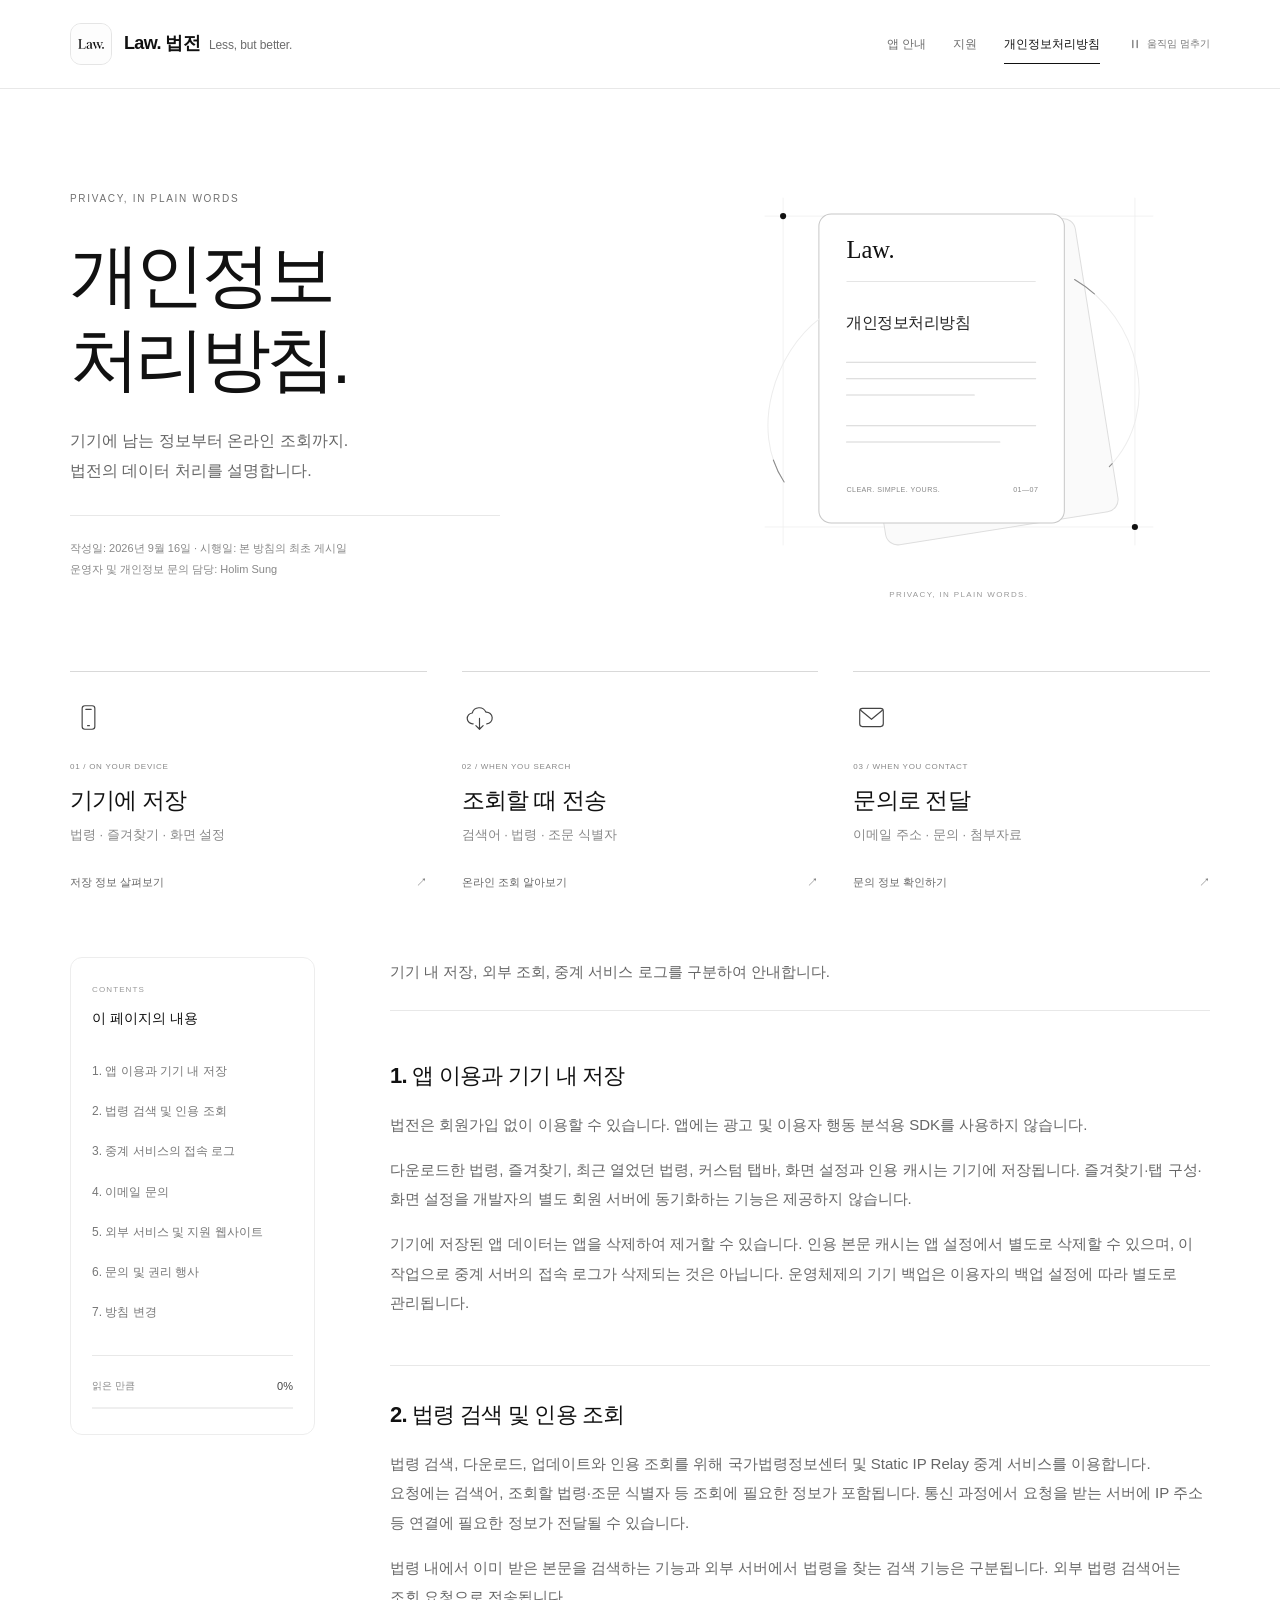
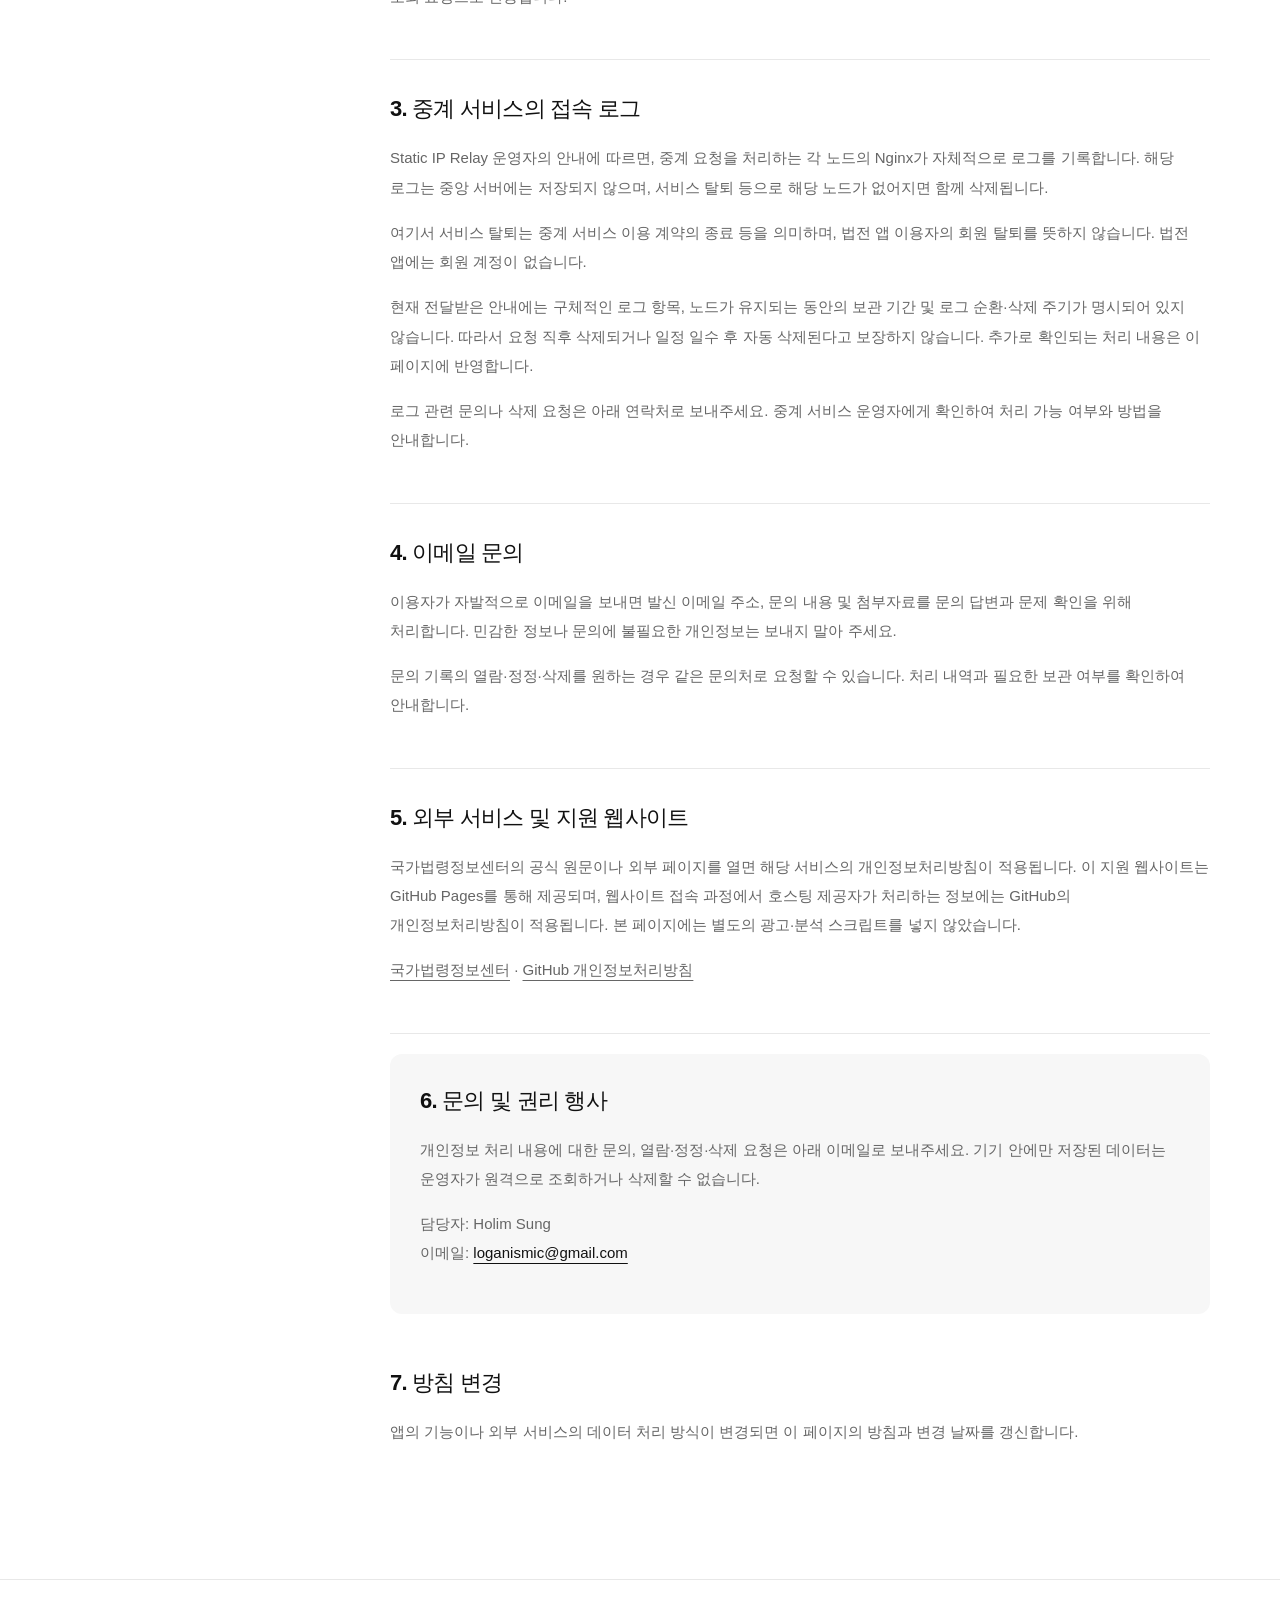
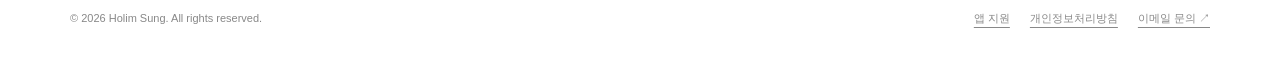
==== privacy.html @ 964ce5f7 "Clarify Law site name and stable app favicon" ====
<!doctype html>
<html lang="ko">
<head>
<meta charset="utf-8">
<meta name="viewport" content="width=device-width,initial-scale=1">
<meta name="description" content="법전 앱의 개인정보처리방침입니다. 기기 내 저장 정보, 온라인 법령 조회 및 중계 서비스 로그의 처리 방법과 문의처를 안내합니다.">
<meta name="theme-color" content="#ffffff">
<meta name="application-name" content="Law. 법전">
<link rel="canonical" href="https://hlsung.github.io/privacy.html">
<meta property="og:type" content="website">
<meta property="og:locale" content="ko_KR">
<meta property="og:site_name" content="Law. 법전">
<meta property="og:title" content="개인정보처리방침 · Law. 법전">
<meta property="og:description" content="법전 앱의 개인정보처리방침입니다. 기기 내 저장 정보, 온라인 법령 조회 및 중계 서비스 로그의 처리 방법과 문의처를 안내합니다.">
<meta property="og:url" content="https://hlsung.github.io/privacy.html">
<meta property="og:image" content="https://hlsung.github.io/app-icon.png">
<meta property="og:image:alt" content="Law. 법전 앱 아이콘">
<meta name="twitter:card" content="summary">
<title>개인정보처리방침 · Law. 법전</title>
<link rel="icon" type="image/png" sizes="1024x1024" href="./app-icon.png">
<link rel="apple-touch-icon" sizes="1024x1024" href="./app-icon.png">
<link rel="stylesheet" href="./style.css?v=5">
</head>
<body class="privacy-page">
<a class="skip" href="#main">본문으로 바로가기</a>
<header class="site-header">
<div class="wrap header-inner">
<a class="brand" href="./index.html" aria-label="법전 앱 안내 홈">
<img class="brand-icon" src="./app-icon.png?v=2" alt="Law. 앱 아이콘" width="48" height="48">
<span>Law. 법전<small>Less, but better.</small>
</span>
</a>
<div class="header-tools">
<nav aria-label="주 메뉴">
<a href="./index.html" >앱 안내</a>
<a href="./index.html#support">지원</a>
<a href="./privacy.html" aria-current="page">개인정보처리방침</a>
</nav>
<button class="motion-toggle" type="button" aria-pressed="false" hidden><svg viewBox="0 0 16 16" aria-hidden="true"><path d="M5.5 4v8m5-8v8" fill="none" stroke="currentColor" stroke-width="1.5" stroke-linecap="round"/></svg><span>움직임 멈추기</span></button>
</div>
</div>
</header>
<main id="main" class="wrap">
<div class="privacy-hero">
<div class="privacy-hero-copy">
<p class="eyebrow">PRIVACY, IN PLAIN WORDS</p>
<h1>개인정보<br>
<em>처리방침.</em>
</h1>
<p class="lead">기기에 남는 정보부터 온라인 조회까지.<br>법전의 데이터 처리를 설명합니다.</p>
<p class="meta">작성일: 2026년 9월 16일 · 시행일: 본 방침의 최초 게시일<br>운영자 및 개인정보 문의 담당: Holim Sung</p>
</div>
<figure class="privacy-figure" aria-label="개인정보처리방침을 표현한 겹쳐진 문서와 섬세하게 움직이는 선">
<svg class="document-figure" viewBox="0 0 440 400" fill="none" aria-hidden="true">
<path class="figure-guide" d="M30 48h380M30 352h380M48 30v340M392 30v340"/>
<g class="sheet-back"><rect x="126" y="65" width="230" height="290" rx="12" fill="#fafafa" stroke="#dedede" transform="rotate(-9 241 210)"/></g>
<g class="sheet-front"><rect x="83" y="46" width="240" height="302" rx="12" fill="white" stroke="#c8c8c8"/>
<text x="110" y="89" class="figure-wordmark">Law.</text>
<path d="M110 112h185" stroke="#e5e5e5"/>
<text x="110" y="157" class="figure-title">개인정보처리방침</text>
<path class="figure-lines" d="M110 191h185M110 207h185M110 223h125M110 253h185M110 269h150"/>
<text x="110" y="318" class="figure-footnote">CLEAR. SIMPLE. YOURS.</text><text x="273" y="318" class="figure-footnote">01—07</text></g>
<path class="figure-orbit" d="M49 308C15 257 40 181 84 148M333 110c63 37 87 128 34 183"/>
<path class="figure-motion" d="M49 308C15 257 40 181 84 148M333 110c63 37 87 128 34 183"/>
<circle cx="48" cy="48" r="3" fill="#111"/><circle cx="392" cy="352" r="3" fill="#111"/>
</svg>
<figcaption>PRIVACY, IN PLAIN WORDS.</figcaption>
</figure>
</div>
<section class="privacy-overview" aria-label="데이터 처리 한눈에 보기">
  <a class="overview-card tone-mint" href="#policy-1" data-reveal>
<span class="overview-icon" aria-hidden="true">
<svg viewBox="0 0 32 32" fill="none">
<rect x="9" y="3" width="14" height="26" rx="3"/>
<path d="M13 7h6m-4 18h2"/>
</svg>
</span>
<span class="overview-number" aria-hidden="true">01 / ON YOUR DEVICE</span>
<h2>기기에 저장</h2>
<p>법령 · 즐겨찾기 · 화면 설정</p>
<span class="overview-more">저장 정보 살펴보기 <span aria-hidden="true">↗</span>
</span>
</a>
  <a class="overview-card tone-lilac" href="#policy-2" data-reveal>
<span class="overview-icon" aria-hidden="true">
<svg viewBox="0 0 32 32" fill="none">
<path d="M9 23a6 6 0 0 1-1-12 8 8 0 0 1 15-1 6.5 6.5 0 0 1 1 13M16 17v12m-4-4 4 4 4-4"/>
</svg>
</span>
<span class="overview-number" aria-hidden="true">02 / WHEN YOU SEARCH</span>
<h2>조회할 때 전송</h2>
<p>검색어 · 법령 · 조문 식별자</p>
<span class="overview-more">온라인 조회 알아보기 <span aria-hidden="true">↗</span>
</span>
</a>
  <a class="overview-card tone-peach" href="#policy-4" data-reveal>
<span class="overview-icon" aria-hidden="true">
<svg viewBox="0 0 32 32" fill="none">
<rect x="3" y="6" width="26" height="20" rx="3"/>
<path d="m4 8 12 10L28 8"/>
</svg>
</span>
<span class="overview-number" aria-hidden="true">03 / WHEN YOU CONTACT</span>
<h2>문의로 전달</h2>
<p>이메일 주소 · 문의 · 첨부자료</p>
<span class="overview-more">문의 정보 확인하기 <span aria-hidden="true">↗</span>
</span>
</a>
</section>
<div class="privacy-layout">
<aside class="toc" aria-label="개인정보처리방침 목차">
<span class="toc-eyebrow">CONTENTS</span>
<strong>이 페이지의 내용</strong>
<a href="#policy-1">1. 앱 이용과 기기 내 저장</a>
<a href="#policy-2">2. 법령 검색 및 인용 조회</a>
<a href="#policy-3">3. 중계 서비스의 접속 로그</a>
<a href="#policy-4">4. 이메일 문의</a>
<a href="#policy-5">5. 외부 서비스 및 지원 웹사이트</a>
<a href="#policy-6">6. 문의 및 권리 행사</a>
<a href="#policy-7">7. 방침 변경</a>
<div class="reading-status" hidden>
<span>읽은 만큼</span>
<output id="reading-percent" aria-live="off">0%</output>
<div class="reading-track">
<span id="reading-fill">
</span>
</div>
</div>
</aside>
<article class="policy">
<p class="privacy-note">기기 내 저장, 외부 조회, 중계 서비스 로그를 구분하여 안내합니다.</p>
<section data-policy-section id="policy-1">
<h2>1. 앱 이용과 기기 내 저장</h2>
<p>법전은 회원가입 없이 이용할 수 있습니다. 앱에는 광고 및 이용자 행동 분석용 SDK를 사용하지 않습니다.</p>
<p>다운로드한 법령, 즐겨찾기, 최근 열었던 법령, 커스텀 탭바, 화면 설정과 인용 캐시는 기기에 저장됩니다. 즐겨찾기·탭 구성·화면 설정을 개발자의 별도 회원 서버에 동기화하는 기능은 제공하지 않습니다.</p>
<p>기기에 저장된 앱 데이터는 앱을 삭제하여 제거할 수 있습니다. 인용 본문 캐시는 앱 설정에서 별도로 삭제할 수 있으며, 이 작업으로 중계 서버의 접속 로그가 삭제되는 것은 아닙니다. 운영체제의 기기 백업은 이용자의 백업 설정에 따라 별도로 관리됩니다.</p>
</section>
<section data-policy-section id="policy-2">
<h2>2. 법령 검색 및 인용 조회</h2>
<p>법령 검색, 다운로드, 업데이트와 인용 조회를 위해 국가법령정보센터 및 Static IP Relay 중계 서비스를 이용합니다. 요청에는 검색어, 조회할 법령·조문 식별자 등 조회에 필요한 정보가 포함됩니다. 통신 과정에서 요청을 받는 서버에 IP 주소 등 연결에 필요한 정보가 전달될 수 있습니다.</p>
<p>법령 내에서 이미 받은 본문을 검색하는 기능과 외부 서버에서 법령을 찾는 검색 기능은 구분됩니다. 외부 법령 검색어는 조회 요청으로 전송됩니다.</p>
</section>
<section data-policy-section id="policy-3">
<h2>3. 중계 서비스의 접속 로그</h2>
<p>Static IP Relay 운영자의 안내에 따르면, 중계 요청을 처리하는 각 노드의 Nginx가 자체적으로 로그를 기록합니다. 해당 로그는 중앙 서버에는 저장되지 않으며, 서비스 탈퇴 등으로 해당 노드가 없어지면 함께 삭제됩니다.</p>
<p>여기서 서비스 탈퇴는 중계 서비스 이용 계약의 종료 등을 의미하며, 법전 앱 이용자의 회원 탈퇴를 뜻하지 않습니다. 법전 앱에는 회원 계정이 없습니다.</p>
<p>현재 전달받은 안내에는 구체적인 로그 항목, 노드가 유지되는 동안의 보관 기간 및 로그 순환·삭제 주기가 명시되어 있지 않습니다. 따라서 요청 직후 삭제되거나 일정 일수 후 자동 삭제된다고 보장하지 않습니다. 추가로 확인되는 처리 내용은 이 페이지에 반영합니다.</p>
<p>로그 관련 문의나 삭제 요청은 아래 연락처로 보내주세요. 중계 서비스 운영자에게 확인하여 처리 가능 여부와 방법을 안내합니다.</p>
</section>
<section data-policy-section id="policy-4">
<h2>4. 이메일 문의</h2>
<p>이용자가 자발적으로 이메일을 보내면 발신 이메일 주소, 문의 내용 및 첨부자료를 문의 답변과 문제 확인을 위해 처리합니다. 민감한 정보나 문의에 불필요한 개인정보는 보내지 말아 주세요.</p>
<p>문의 기록의 열람·정정·삭제를 원하는 경우 같은 문의처로 요청할 수 있습니다. 처리 내역과 필요한 보관 여부를 확인하여 안내합니다.</p>
</section>
<section data-policy-section id="policy-5">
<h2>5. 외부 서비스 및 지원 웹사이트</h2>
<p>국가법령정보센터의 공식 원문이나 외부 페이지를 열면 해당 서비스의 개인정보처리방침이 적용됩니다. 이 지원 웹사이트는 GitHub Pages를 통해 제공되며, 웹사이트 접속 과정에서 호스팅 제공자가 처리하는 정보에는 GitHub의 개인정보처리방침이 적용됩니다. 본 페이지에는 별도의 광고·분석 스크립트를 넣지 않았습니다.</p>
<p>
<a href="https://www.law.go.kr/">국가법령정보센터</a> · <a href="https://docs.github.com/en/site-policy/privacy-policies/github-general-privacy-statement">GitHub 개인정보처리방침</a>
</p>
</section>
<section data-policy-section id="policy-6" class="card">
<h2>6. 문의 및 권리 행사</h2>
<p>개인정보 처리 내용에 대한 문의, 열람·정정·삭제 요청은 아래 이메일로 보내주세요. 기기 안에만 저장된 데이터는 운영자가 원격으로 조회하거나 삭제할 수 없습니다.</p>
<p class="email">담당자: Holim Sung<br>이메일: <a href="mailto:loganismic@gmail.com">loganismic@gmail.com</a>
</p>
</section>
<section data-policy-section id="policy-7">
<h2>7. 방침 변경</h2>
<p>앱의 기능이나 외부 서비스의 데이터 처리 방식이 변경되면 이 페이지의 방침과 변경 날짜를 갱신합니다.</p>
</section>
</article>
</div>
</main>
<footer class="site-footer">
<div class="wrap footer-inner">
<span>© 2026 Holim Sung. All rights reserved.</span>
<div class="footer-links">
<a href="./index.html#support">앱 지원</a>
<a href="./privacy.html">개인정보처리방침</a>
<a href="mailto:loganismic@gmail.com">이메일 문의 ↗</a>
</div>
</div>
</footer>
<script src="./script.js?v=1" defer>
</script>
</body>
</html>
---- style.css ----
:root {
  --paper: #fff;
  --ink: #111;
  --muted: #6c6c6c;
  --line: #e8e8e8;
  --surface: #f7f7f7;
  --ease: cubic-bezier(.22, 1, .36, 1);
}
* { box-sizing: border-box; }
html { scroll-behavior: smooth; scroll-padding-top: 88px; color-scheme: light; }
body { margin: 0; color: var(--ink); background: var(--paper); font: 16px/1.85 -apple-system, BlinkMacSystemFont, 'Apple SD Gothic Neo', sans-serif; word-break: keep-all; overflow-x: clip; }
a { color: inherit; text-underline-offset: 5px; }
a:hover { color: #737373; }
a:focus-visible, button:focus-visible, summary:focus-visible { outline: 2px solid #111; outline-offset: 6px; }
button { font: inherit; }
h1, h2, h3, p { margin-top: 0; }
h1, h2, h3 { font-weight: 550; }
em { font-style: normal; }
.wrap { width: min(1140px, calc(100% - 80px)); margin: auto; }
.skip { position: fixed; top: -100px; left: 20px; z-index: 20; background: white; padding: 12px; }
.skip:focus { top: 12px; }
.site-header { position: relative; z-index: 2; background: white; border-bottom: 1px solid var(--line); }
.header-inner { display: flex; align-items: center; justify-content: space-between; min-height: 88px; gap: 24px; }
.brand { display: flex; align-items: center; gap: 12px; text-decoration: none; font-weight: 650; font-size: 18px; letter-spacing: -.035em; }
.brand-icon { width: 42px; height: 42px; border: 1px solid #e5e5e5; border-radius: 11px; }
.brand small { color: var(--muted); font-size: 12px; font-weight: 400; margin-left: 9px; letter-spacing: -.01em; }
.header-tools { display: flex; align-items: center; gap: 28px; }
nav { display: flex; gap: 27px; font-size: 12px; }
nav a { text-decoration: none; padding: 8px 0; color: #6c6c6c; }
nav a:hover, nav a[aria-current=page] { color: #111; }
nav a[aria-current=page] { box-shadow: 0 1px #111; }
.motion-toggle { display: inline-flex; align-items: center; gap: 5px; padding: 8px 0; background: none; border: 0; color: #777; font-size: 10px; cursor: pointer; white-space: nowrap; }
.motion-toggle[hidden] { display: none; }
.motion-toggle:hover { color: #111; }
.motion-toggle svg { width: 14px; height: 14px; }
.motion-toggle[aria-pressed=true] svg { transform: rotate(90deg); }
.eyebrow { font-size: 10px; letter-spacing: .17em; font-weight: 500; color: #707070; margin: 0 0 24px; }
.lead { font-size: 17px; color: #666; line-height: 1.9; }

/* Generous space and a single clear action on the first screen. */
.download-stage { min-height: max(620px, calc(100svh - 89px)); position: relative; display: flex; align-items: center; justify-content: center; text-align: center; padding: 50px 20px 108px; }
.download-content { max-width: 700px; animation: arrive .7s var(--ease) both; }
.download-content .eyebrow { margin-bottom: 25px; letter-spacing: .2em; font-size: 9px; }
.download-icon { display: block; width: 72px; height: 72px; border-radius: 18px; border: 1px solid #e8e8e8; margin: 0 auto 26px; }
.download-content h1 { font-size: clamp(46px, 6.1vw, 76px); font-weight: 520; line-height: 1.17; letter-spacing: -.065em; margin-bottom: 23px; }
.download-description { font-size: 16px; color: #666; margin-bottom: 29px; }
.app-store-button { display: inline-flex; align-items: center; gap: 14px; min-height: 70px; padding: 12px 22px; border-radius: 16px; background: #111; color: #fff; text-decoration: none; text-align: left; transition: transform .3s var(--ease), background .25s, box-shadow .3s; }
.app-store-button > svg { width: 26px; height: 31px; flex-shrink: 0; }
.app-store-button small { display: block; color: #bcbcbc; font-size: 10px; letter-spacing: .04em; line-height: 1.5; }
.app-store-button strong { display: block; font-weight: 550; font-size: 18px; letter-spacing: -.025em; line-height: 1.7; }
.store-arrow { font-size: 18px; margin-left: 8px; color: #bdbdbd; transition: transform .3s var(--ease); }
.app-store-button:hover { color: white; background: #292929; transform: translateY(-2px); box-shadow: 0 8px 22px #00000012; }
.app-store-button:hover .store-arrow { transform: translate(2px, -2px); }
.app-store-button:active { transform: scale(.98); }
.download-note { font-size: 11px; color: #858585; margin: 15px 0 0; }
.scroll-cue { position: absolute; bottom: 26px; left: 50%; transform: translateX(-50%); display: flex; flex-direction: column; align-items: center; gap: 12px; color: #777; font-size: 10px; text-decoration: none; white-space: nowrap; }
.scroll-cue > span { width: 30px; height: 30px; display: grid; place-items: center; }
.scroll-cue svg { width: 17px; height: 17px; animation: nudge 4s ease-in-out infinite; }
.hero { display: grid; grid-template-columns: 1.15fr 1fr; align-items: center; gap: 70px; padding: 90px 0; border-top: 1px solid var(--line); scroll-margin-top: 30px; }
.hero h2 { font-size: clamp(40px, 4.6vw, 62px); line-height: 1.2; letter-spacing: -.06em; margin-bottom: 25px; }
.hero-copy { padding: 20px 0; }
.actions { display: flex; align-items: center; gap: 24px; flex-wrap: wrap; margin-top: 32px; }
.button { display: inline-flex; align-items: center; gap: 26px; padding: 12px 23px; border-radius: 30px; color: white; background: #111; text-decoration: none; font-size: 13px; font-weight: 500; transition: transform .3s var(--ease), background .25s; }
.button:hover { color: white; background: #333; transform: translateY(-2px); }
.button:active { transform: scale(.98); }
.text-link { font-size: 13px; }
.hero-note { font-size: 11px; color: #888; margin: 28px 0 0; }
.showcase { height: 565px; position: relative; display: flex; justify-content: center; overflow: hidden; padding-top: 42px; background: #f6f6f6; border-radius: 18px; }
.device { width: 280px; flex: none; align-self: flex-start; border: 6px solid #222; border-radius: 38px; background: white; overflow: hidden; box-shadow: 0 18px 40px #00000012; transform: rotate(3deg); }
.device img { display: block; width: 100%; height: auto; filter: grayscale(1); }
.showcase-label { position: absolute; bottom: 24px; left: 24px; right: 24px; background: #ffffffea; border: 1px solid #e5e5e5; color: #222; border-radius: 10px; padding: 16px 18px; font-size: 13px; display: flex; justify-content: space-between; gap: 12px; backdrop-filter: blur(16px); }
.showcase-label strong { font-weight: 550; }
.showcase-label span { color: #777; }
.section { padding: 80px 0; border-top: 1px solid var(--line); }
.section-heading { display: flex; justify-content: space-between; align-items: baseline; gap: 30px; margin-bottom: 38px; }
.section-heading h2, .contact h2 { font-size: 33px; line-height: 1.4; letter-spacing: -.045em; margin: 0; }
.section-heading > p { font-size: 13px; color: #777; margin: 0; }
.features { display: grid; grid-template-columns: 1fr 1fr; gap: 40px; }
.feature { padding: 28px 0 8px; border-top: 1px solid #d9d9d9; }
.feature .num { display: block; color: #999; font-size: 12px; font-variant-numeric: tabular-nums; margin-bottom: 28px; }
.feature h3 { font-size: 24px; line-height: 1.5; letter-spacing: -.035em; margin-bottom: 14px; }
.feature p { font-size: 15px; color: #686868; margin-bottom: 0; }
.feature:nth-child(2) { --reveal-delay: .06s; }
.tags { display: flex; flex-wrap: wrap; gap: 8px; margin-top: 26px; }
.tags span { font-size: 11px; color: #666; padding: 5px 12px; background: #f5f5f5; border-radius: 30px; }
.support-layout { display: grid; grid-template-columns: .8fr 1.2fr; gap: 70px; }
.support-intro h2 { font-size: 33px; line-height: 1.4; letter-spacing: -.045em; }
.support-intro p { color: #777; font-size: 14px; }
.faq details { border-bottom: 1px solid var(--line); }
.faq summary { position: relative; cursor: pointer; font-size: 15px; font-weight: 500; padding: 23px 34px 23px 0; list-style: none; }
.faq summary::-webkit-details-marker { display: none; }
.faq summary::after { content: '+'; position: absolute; right: 2px; top: 21px; font-size: 22px; font-weight: 300; color: #777; }
.faq details[open] summary::after { content: '−'; }
.faq details p { font-size: 14px; color: #777; padding-right: 25px; margin: 0 0 24px; }
.contact { padding: 45px 48px; border-radius: 16px; background: #f7f7f7; display: grid; grid-template-columns: 1.3fr 1fr; gap: 48px; margin-bottom: 76px; }
.contact .eyebrow { margin-bottom: 15px; }
.contact h2 { margin-bottom: 15px; }
.contact p { color: #777; font-size: 14px; }
.contact-side { align-self: center; }
.email { overflow-wrap: anywhere; }
.contact-side p { font-size: 12px; margin: 16px 0 0; }
.source { font-size: 12px; color: #777; max-width: 740px; margin-bottom: 65px; }
.source strong { display: block; color: #333; font-weight: 550; margin-bottom: 8px; }
.site-footer { border-top: 1px solid var(--line); padding: 28px 0 35px; }
.footer-inner { display: flex; justify-content: space-between; align-items: center; gap: 20px; font-size: 11px; color: #888; }
.footer-links { display: flex; gap: 20px; }

/* Thin document lines and restrained movement, all in black and white. */
.privacy-hero { display: grid; grid-template-columns: 1.15fr 1fr; align-items: center; gap: 60px; padding: 78px 0 68px; }
.privacy-hero h1 { font-size: clamp(46px, 5.7vw, 70px); font-weight: 520; line-height: 1.2; letter-spacing: -.065em; margin-bottom: 25px; }
.privacy-hero-copy { animation: arrive .7s var(--ease) both; }
.privacy-hero .lead { font-size: 16px; }
.meta { max-width: 430px; margin: 28px 0 0; padding-top: 22px; border-top: 1px solid var(--line); color: #888; font-size: 11px; line-height: 1.9; }
.privacy-figure { margin: 0; min-width: 0; }
.document-figure { display: block; width: 100%; max-width: 450px; margin: auto; }
.figure-guide { stroke: #f0f0f0; stroke-width: .8; }
.figure-lines { stroke: #d5d5d5; stroke-width: 1; stroke-linecap: round; }
.figure-wordmark { fill: #111; font: 24px Georgia, serif; }
.figure-title { fill: #222; font-size: 16px; letter-spacing: -.5px; font-weight: 500; }
.figure-footnote { fill: #888; font-size: 7px; letter-spacing: .4px; }
.sheet-back { transform-origin: 240px 210px; animation: sheet-back 10s ease-in-out infinite; }
.sheet-front { animation: sheet-drift 8s ease-in-out infinite; }
.figure-orbit { stroke: #ededed; stroke-width: 1; }
.figure-motion { stroke: #8c8c8c; stroke-width: 1; stroke-linecap: round; stroke-dasharray: 24 185; animation: line-travel 9s linear infinite; }
.privacy-figure figcaption { text-align: center; color: #999; font-size: 8px; letter-spacing: .17em; margin-top: 12px; }
.privacy-overview { display: grid; grid-template-columns: repeat(3, minmax(0, 1fr)); gap: 35px; padding-bottom: 65px; }
.overview-card { display: block; min-width: 0; text-decoration: none; border-top: 1px solid #d9d9d9; padding: 28px 0 0; transition: border-color .3s; }
.overview-card:hover { color: #111; border-color: #111; }
.overview-icon { display: flex; width: 36px; height: 36px; align-items: center; justify-content: center; margin-bottom: 24px; }
.overview-icon svg { width: 29px; height: 29px; stroke: #444; stroke-width: 1.3; stroke-linecap: round; stroke-linejoin: round; }
.overview-number { display: block; font-size: 8px; color: #888; letter-spacing: .09em; margin-bottom: 9px; }
.overview-card h2 { font-size: 23px; letter-spacing: -.035em; line-height: 1.4; margin-bottom: 7px; }
.overview-card p { font-size: 13px; color: #888; margin-bottom: 25px; }
.overview-more { display: flex; align-items: center; justify-content: space-between; gap: 10px; font-size: 11px; color: #666; }
.overview-more > span { transition: transform .3s var(--ease); }
.overview-card:hover .overview-more > span { transform: translate(2px, -2px); }
.tone-lilac { --reveal-delay: .06s; }
.tone-peach { --reveal-delay: .12s; }
.privacy-layout { display: grid; grid-template-columns: 245px minmax(0, 1fr); gap: 75px; padding-bottom: 85px; }
.toc { position: sticky; top: 30px; align-self: start; padding: 25px 21px; border: 1px solid #ededed; border-radius: 12px; }
.toc-eyebrow { display: block; font-size: 8px; letter-spacing: .14em; color: #999; margin-bottom: 8px; }
.toc strong { display: block; font-size: 14px; font-weight: 550; margin-bottom: 20px; }
.toc a { display: block; font-size: 12px; text-decoration: none; color: #777; padding: 8px 10px; margin: 0 -10px 2px; border-radius: 6px; transition: background .25s, color .25s; }
.toc a:hover, .toc a.is-active { background: #f6f6f6; color: #111; }
.toc a.is-active { font-weight: 550; }
.reading-status { display: flex; align-items: center; justify-content: space-between; flex-wrap: wrap; gap: 10px; margin-top: 24px; padding-top: 20px; border-top: 1px solid var(--line); color: #888; font-size: 10px; }
.reading-status[hidden] { display: none; }
.reading-status output { font-variant-numeric: tabular-nums; font-size: 11px; color: #444; }
.reading-track { width: 100%; height: 2px; background: #efefef; overflow: hidden; }
.reading-track > span { display: block; width: 100%; height: 100%; background: #444; transform: scaleX(0); transform-origin: left; transition: transform .2s linear; }
.privacy-note { border-bottom: 1px solid var(--line); padding-bottom: 23px; color: #888; font-size: 13px; line-height: 1.8; margin-bottom: 8px; }
.policy section { padding: 32px 0; border-bottom: 1px solid var(--line); scroll-margin-top: 32px; }
.policy section:last-child { border-bottom: 0; }
.policy h2 { font-size: 22px; letter-spacing: -.035em; line-height: 1.5; margin-bottom: 18px; }
.policy p { color: #666; font-size: 15px; line-height: 1.95; margin-bottom: 16px; }
.policy section.card { border: 0; border-radius: 12px; padding: 30px; background: #f7f7f7; margin: 20px 0; }
.policy section.card a { color: #111; }

/* Native-feeling ease-out: small displacement, no bounce or forced delay. */
.motion-ready [data-reveal] { opacity: 0; transform: translateY(12px); transition: opacity .65s var(--ease) var(--reveal-delay, 0s), transform .65s var(--ease) var(--reveal-delay, 0s); }
.motion-ready [data-reveal].is-visible { opacity: 1; transform: none; }
@keyframes arrive { from { opacity: 0; transform: translateY(10px); } to { opacity: 1; transform: none; } }
@keyframes sheet-drift { 0%, 100% { transform: translateY(0); } 50% { transform: translateY(-4px); } }
@keyframes sheet-back { 0%, 100% { transform: rotate(0); } 50% { transform: rotate(-1.5deg); } }
@keyframes line-travel { to { stroke-dashoffset: -418; } }
@keyframes nudge { 0%, 65%, 100% { transform: translateY(0); } 80% { transform: translateY(2px); } }

@media (min-width: 651px) and (max-height: 780px) {
  .download-stage { min-height: calc(100svh - 89px); padding: 25px 20px 86px; }
  .download-icon { width: 60px; height: 60px; border-radius: 15px; margin-bottom: 20px; }
  .download-content .eyebrow { margin-bottom: 20px; }
  .download-content h1 { font-size: clamp(44px, 5.5vw, 66px); margin-bottom: 20px; }
  .download-description { margin-bottom: 25px; font-size: 15px; }
  .scroll-cue { bottom: 22px; gap: 7px; }
}
@media (max-width: 1000px) {
  .header-tools { gap: 20px; } nav { gap: 20px; }
  .hero { gap: 35px; } .showcase { height: 490px; } .device { width: 250px; }
  .privacy-hero { gap: 20px; } .privacy-layout { grid-template-columns: 215px minmax(0, 1fr); gap: 45px; }
  .privacy-overview { gap: 25px; } .overview-card p { font-size: 12px; }
}
@media (max-width: 900px) {
  .wrap { width: calc(100% - 48px); } .brand small { display: none; }
  .support-layout { gap: 35px; } .contact { padding: 35px; gap: 25px; }
}
@media (max-width: 750px) {
  .header-tools { gap: 15px; } nav { gap: 16px; }
  .privacy-hero h1 { font-size: 48px; } .privacy-hero .lead { font-size: 15px; }
  .overview-card h2 { font-size: 20px; } .overview-number { font-size: 7px; } .overview-more { font-size: 10px; }
  .privacy-layout { grid-template-columns: 1fr; gap: 30px; }
  .toc { position: static; display: grid; grid-template-columns: 1fr 1fr; gap: 3px 18px; }
  .toc-eyebrow, .toc strong, .reading-status { grid-column: 1 / -1; }
  .toc strong { margin-bottom: 8px; } .reading-status { margin-top: 12px; padding-top: 14px; }
}
@media (max-width: 650px) {
  .wrap { width: calc(100% - 40px); }
  .header-inner { min-height: 105px; flex-wrap: wrap; padding: 15px 0 12px; gap: 12px; }
  .brand { font-size: 17px; } .brand-icon { width: 38px; height: 38px; }
  .header-tools { display: contents; } .header-tools > nav { order: 3; width: 100%; justify-content: space-between; font-size: 12px; gap: 16px; }
  .motion-toggle { margin-left: auto; }
  .download-stage { min-height: max(615px, calc(100svh - 113px)); padding: 35px 0 90px; }
  .download-content .eyebrow { margin-bottom: 24px; font-size: 9px; }
  .download-icon { width: 64px; height: 64px; border-radius: 16px; margin-bottom: 24px; }
  .download-content h1 { font-size: clamp(43px, 11.3vw, 58px); margin-bottom: 22px; }
  .download-description { font-size: 14px; margin-bottom: 25px; }
  .app-store-button { padding: 12px 18px; gap: 12px; }
  .app-store-button strong { font-size: 16px; } .app-store-button > svg { width: 24px; height: 28px; } .store-arrow { margin-left: 4px; }
  .scroll-cue { bottom: 23px; gap: 8px; }
  .hero { grid-template-columns: 1fr; gap: 35px; padding: 48px 0; }
  .hero-copy { padding: 0; } .hero h2 { font-size: clamp(38px, 10vw, 52px); }
  .lead { font-size: 16px; } .eyebrow { margin-bottom: 20px; }
  .showcase { height: 440px; border-radius: 14px; padding-top: 28px; } .device { width: 250px; }
  .showcase-label { left: 18px; right: 18px; font-size: 12px; padding: 14px; }
  .section { padding: 48px 0; } .section-heading { display: block; margin-bottom: 27px; }
  .section-heading h2, .support-intro h2, .contact h2 { font-size: 28px; } .section-heading > p { margin-top: 10px; }
  .features { grid-template-columns: 1fr; gap: 26px; } .feature { padding: 25px 0 4px; } .feature h3 { font-size: 22px; }
  .support-layout { grid-template-columns: 1fr; gap: 5px; } .support-intro h2 { margin-bottom: 12px; }
  .contact { grid-template-columns: 1fr; padding: 27px; gap: 16px; margin-bottom: 42px; }
  .source { margin-bottom: 40px; } .footer-inner { flex-direction: column; align-items: flex-start; gap: 12px; }
  .privacy-hero { padding: 47px 0 42px; grid-template-columns: 1fr; gap: 20px; }
  .privacy-hero h1 { font-size: clamp(46px, 12vw, 60px); } .privacy-hero .lead { font-size: 16px; }
  .meta { margin-top: 25px; padding-top: 18px; font-size: 10px; }
  .privacy-figure { width: 100%; max-width: 310px; margin: 0 auto; }
  .privacy-figure figcaption { font-size: 7px; margin-top: 7px; }
  .privacy-overview { grid-template-columns: 1fr; padding-bottom: 40px; gap: 25px; }
  .overview-card { display: grid; grid-template-columns: 35px minmax(0, 1fr); gap: 0 18px; padding-top: 21px; }
  .overview-icon { grid-row: 1 / 4; grid-column: 1; margin: 7px 0 0; }
  .overview-number, .overview-card h2, .overview-card p { grid-column: 2; }
  .overview-number { font-size: 7px; margin-bottom: 5px; } .overview-card h2 { font-size: 21px; }
  .overview-card p { margin-bottom: 18px; } .overview-more { grid-column: 2; font-size: 11px; }
  .toc { padding: 23px 21px; gap: 3px 16px; } .toc a { font-size: 11px; line-height: 1.7; }
  .privacy-note { font-size: 12px; padding-bottom: 20px; } .policy h2 { font-size: 21px; }
  .policy section { padding: 26px 0; } .policy section.card { padding: 25px; } .policy p { font-size: 14px; }
  .privacy-layout { padding-bottom: 50px; }
}
@media (max-width: 360px) {
  .wrap { width: calc(100% - 32px); } .download-content h1 { font-size: 40px; }
  .download-description { font-size: 13px; } .header-tools > nav { font-size: 11px; }
  .toc { grid-template-columns: 1fr; } .footer-links { flex-wrap: wrap; gap: 10px 18px; }
}
.motion-paused *, .motion-paused *::before, .motion-paused *::after { animation: none !important; transition: none !important; }
.motion-paused [data-reveal] { opacity: 1; transform: none; }
html.motion-paused { scroll-behavior: auto; }
@media (prefers-reduced-motion: reduce) {
  html { scroll-behavior: auto; }
  *, *::before, *::after { animation: none !important; transition: none !important; }
  .motion-ready [data-reveal] { opacity: 1; transform: none; }
}
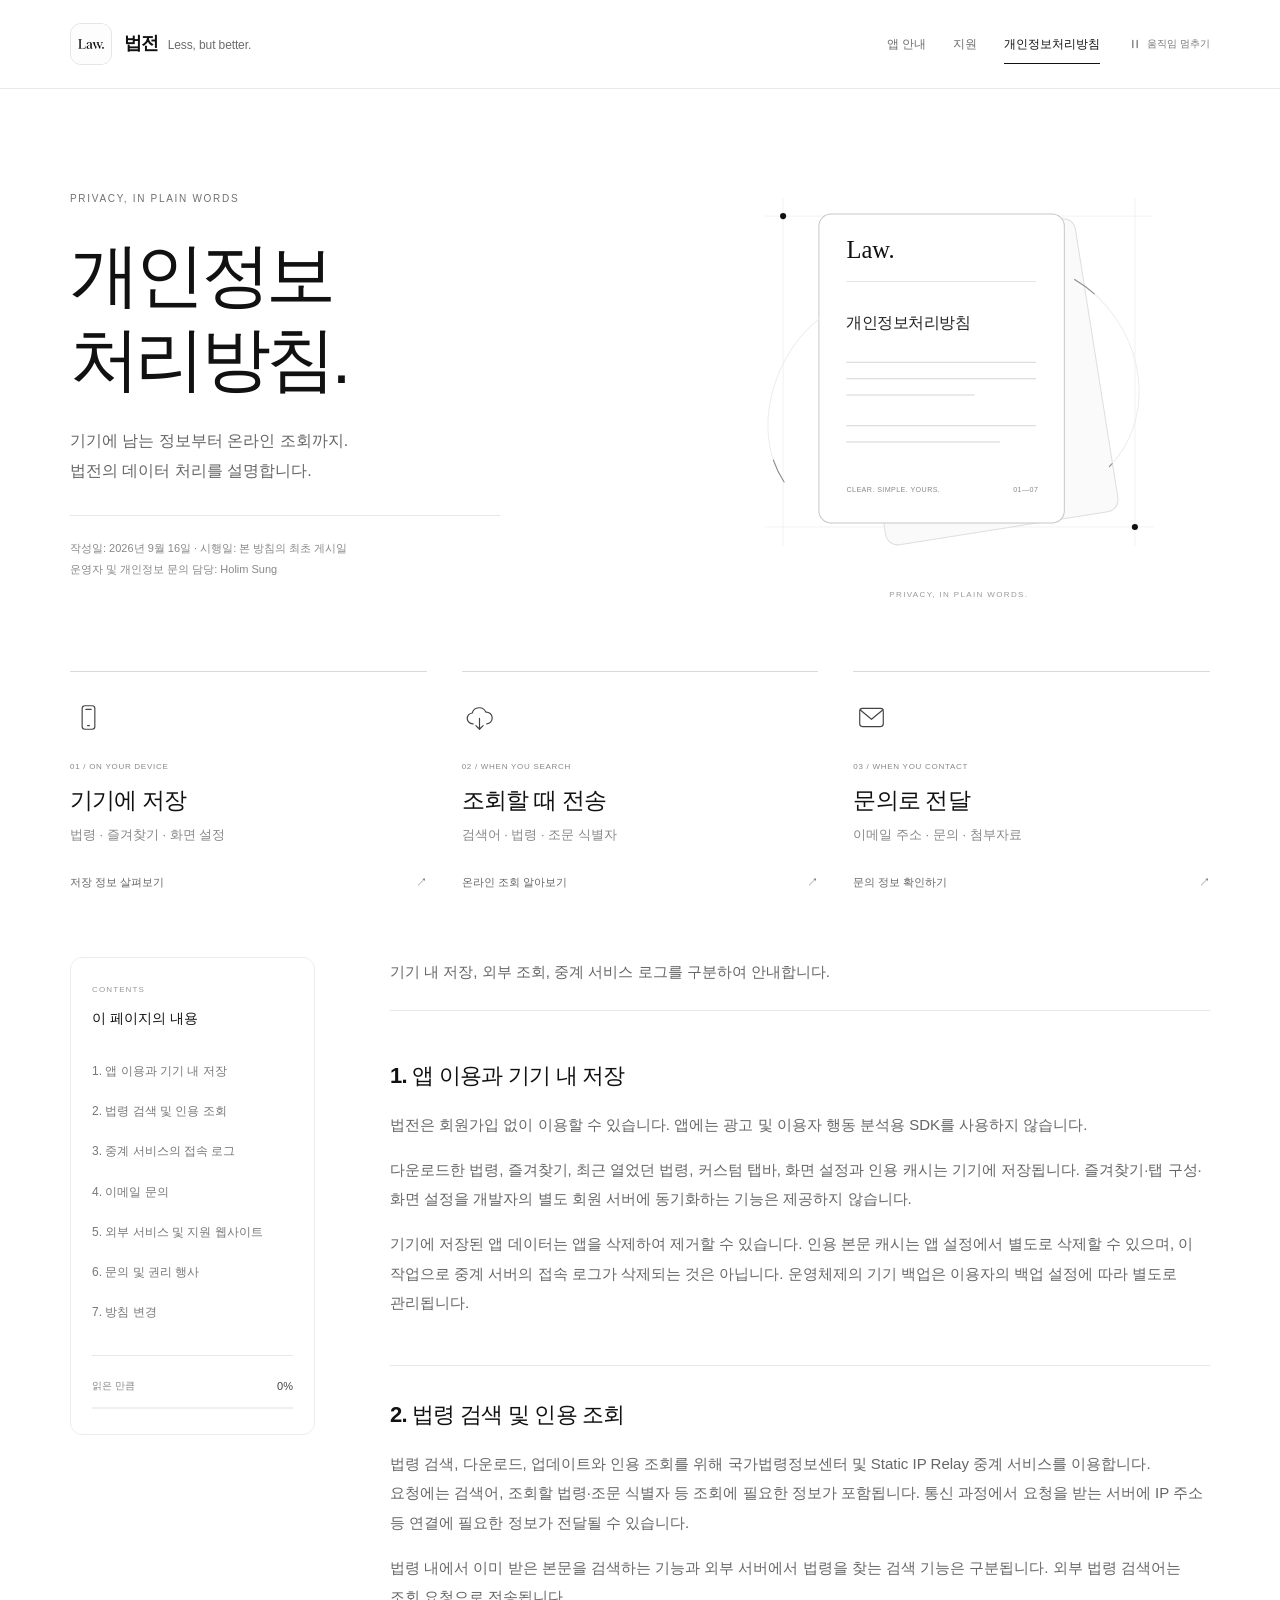
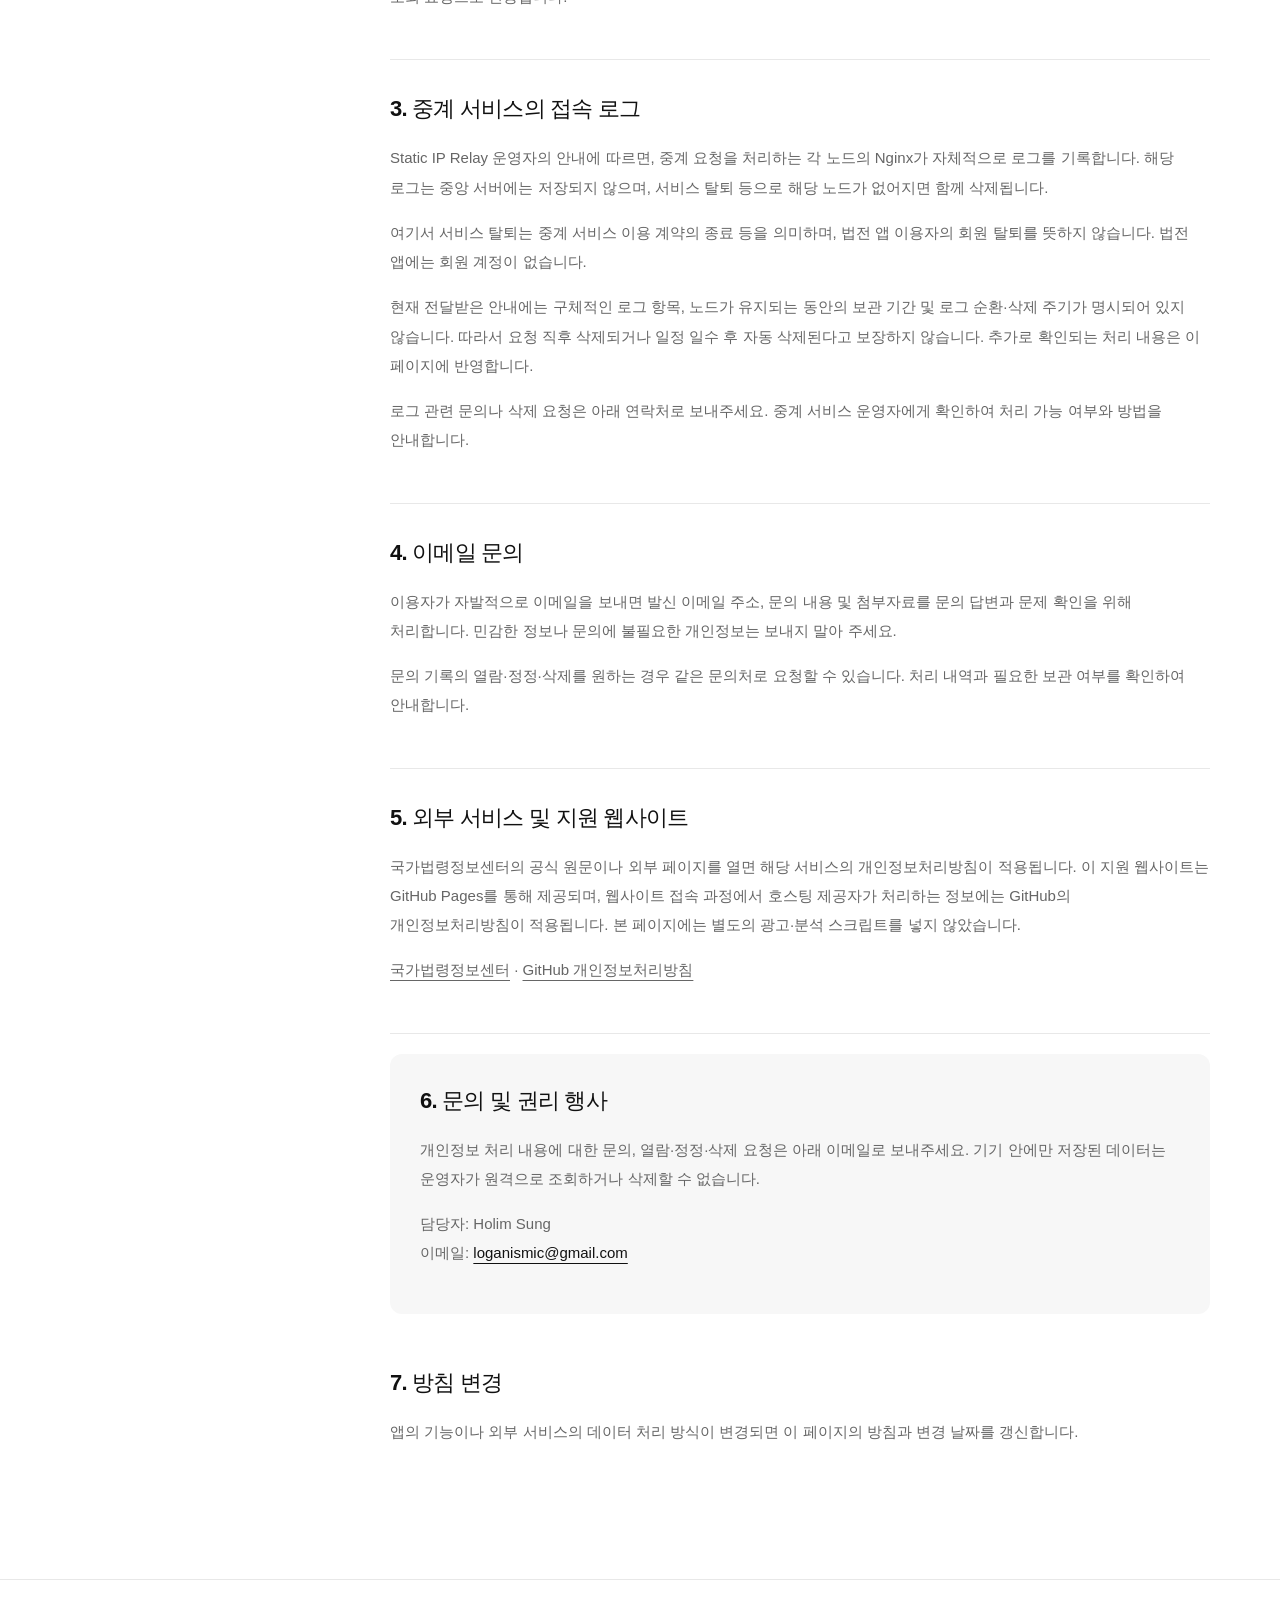
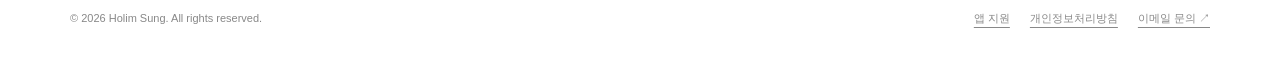
==== commit 1c2427ec: "Keep existing site content and set only Law search branding" ====
--- a/privacy.html
+++ b/privacy.html
@@ -10,13 +10,13 @@
 <meta property="og:type" content="website">
 <meta property="og:locale" content="ko_KR">
 <meta property="og:site_name" content="Law. 법전">
-<meta property="og:title" content="개인정보처리방침 · Law. 법전">
+<meta property="og:title" content="개인정보처리방침 · 법전 Law.">
 <meta property="og:description" content="법전 앱의 개인정보처리방침입니다. 기기 내 저장 정보, 온라인 법령 조회 및 중계 서비스 로그의 처리 방법과 문의처를 안내합니다.">
 <meta property="og:url" content="https://hlsung.github.io/privacy.html">
 <meta property="og:image" content="https://hlsung.github.io/app-icon.png">
-<meta property="og:image:alt" content="Law. 법전 앱 아이콘">
+<meta property="og:image:alt" content="법전 Law. 앱 아이콘">
 <meta name="twitter:card" content="summary">
-<title>개인정보처리방침 · Law. 법전</title>
+<title>개인정보처리방침 · 법전 Law.</title>
 <link rel="icon" type="image/png" sizes="1024x1024" href="./app-icon.png">
 <link rel="apple-touch-icon" sizes="1024x1024" href="./app-icon.png">
 <link rel="stylesheet" href="./style.css?v=5">
@@ -27,7 +27,7 @@
 <div class="wrap header-inner">
 <a class="brand" href="./index.html" aria-label="법전 앱 안내 홈">
 <img class="brand-icon" src="./app-icon.png?v=2" alt="Law. 앱 아이콘" width="48" height="48">
-<span>Law. 법전<small>Less, but better.</small>
+<span>법전<small>Less, but better.</small>
 </span>
 </a>
 <div class="header-tools">
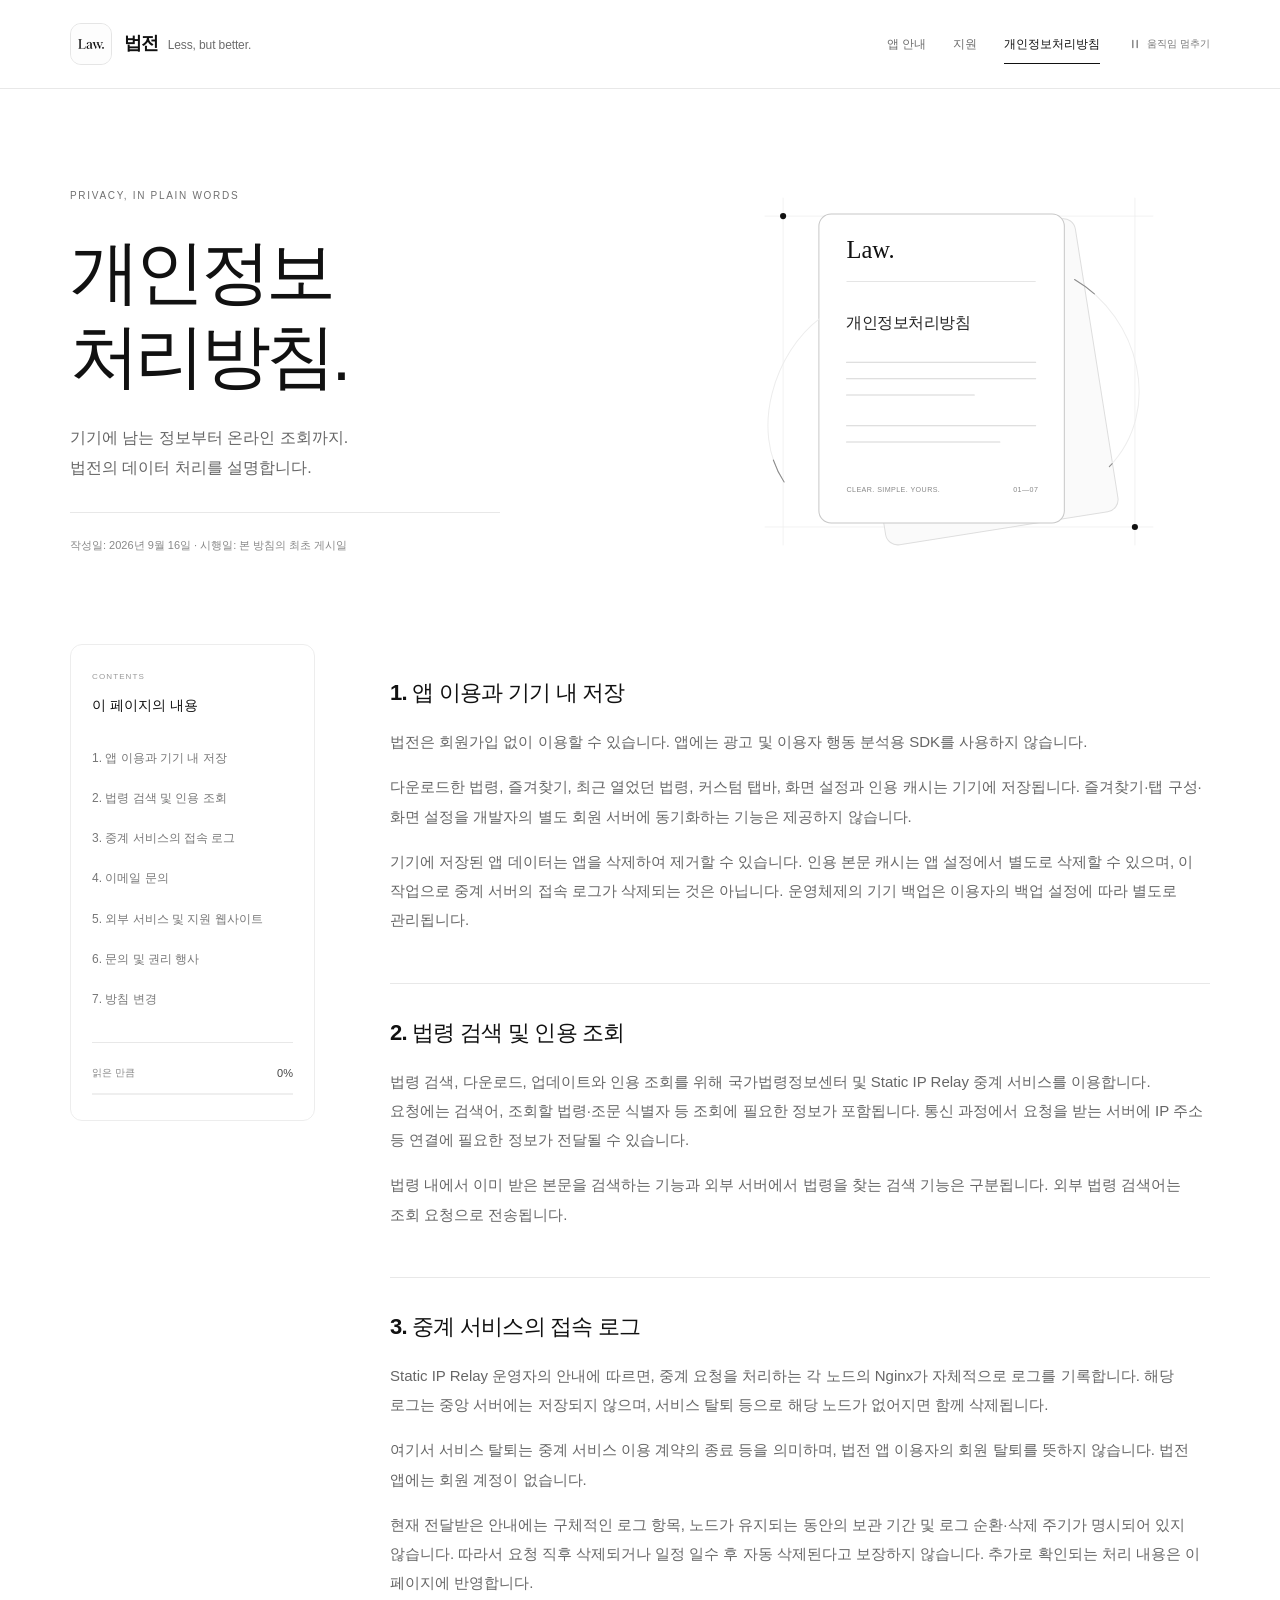
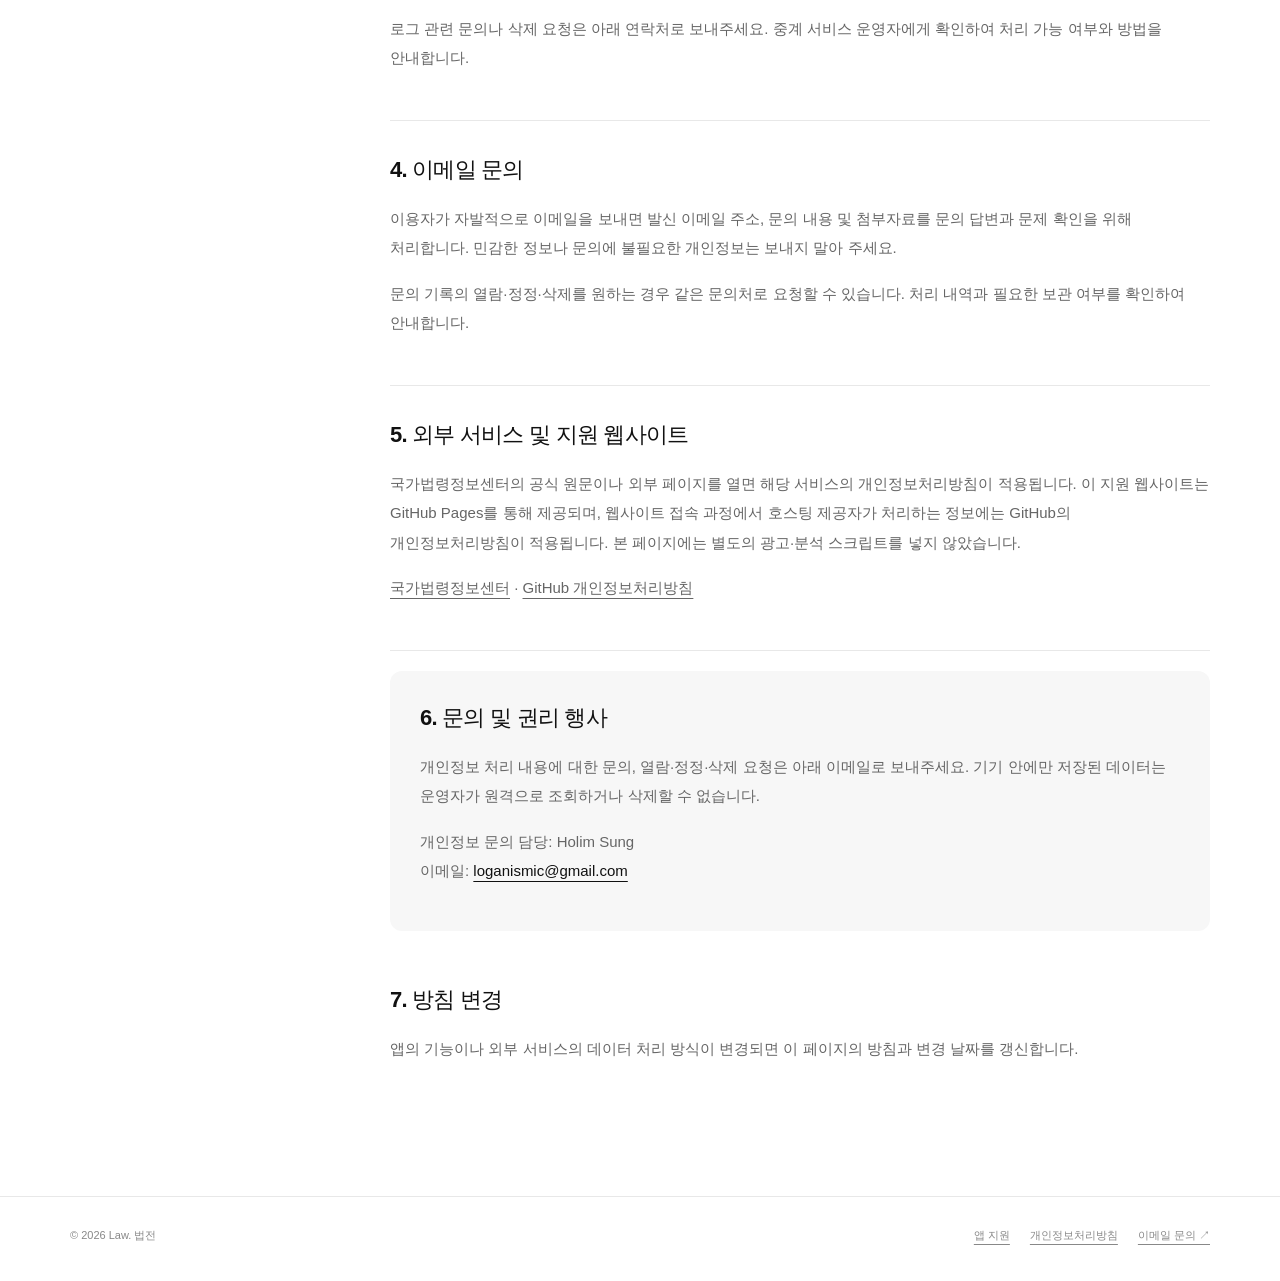
==== commit c7128fd1: "Add real-capture iPad and iPhone, animated FAQ, trim privacy page Co-Authored-By: Claude Opus 5.5 <n" ====
--- a/privacy.html
+++ b/privacy.html
@@ -19,7 +19,7 @@
 <title>개인정보처리방침 · 법전 Law.</title>
 <link rel="icon" type="image/png" sizes="1024x1024" href="./app-icon.png">
 <link rel="apple-touch-icon" sizes="1024x1024" href="./app-icon.png">
-<link rel="stylesheet" href="./style.css?v=5">
+<link rel="stylesheet" href="./style.css?v=6">
 </head>
 <body class="privacy-page">
 <a class="skip" href="#main">본문으로 바로가기</a>
@@ -48,7 +48,7 @@
 <em>처리방침.</em>
 </h1>
 <p class="lead">기기에 남는 정보부터 온라인 조회까지.<br>법전의 데이터 처리를 설명합니다.</p>
-<p class="meta">작성일: 2026년 9월 16일 · 시행일: 본 방침의 최초 게시일<br>운영자 및 개인정보 문의 담당: Holim Sung</p>
+<p class="meta">작성일: 2026년 9월 16일 · 시행일: 본 방침의 최초 게시일</p>
 </div>
 <figure class="privacy-figure" aria-label="개인정보처리방침을 표현한 겹쳐진 문서와 섬세하게 움직이는 선">
 <svg class="document-figure" viewBox="0 0 440 400" fill="none" aria-hidden="true">
@@ -64,49 +64,8 @@
 <path class="figure-motion" d="M49 308C15 257 40 181 84 148M333 110c63 37 87 128 34 183"/>
 <circle cx="48" cy="48" r="3" fill="#111"/><circle cx="392" cy="352" r="3" fill="#111"/>
 </svg>
-<figcaption>PRIVACY, IN PLAIN WORDS.</figcaption>
 </figure>
 </div>
-<section class="privacy-overview" aria-label="데이터 처리 한눈에 보기">
-  <a class="overview-card tone-mint" href="#policy-1" data-reveal>
-<span class="overview-icon" aria-hidden="true">
-<svg viewBox="0 0 32 32" fill="none">
-<rect x="9" y="3" width="14" height="26" rx="3"/>
-<path d="M13 7h6m-4 18h2"/>
-</svg>
-</span>
-<span class="overview-number" aria-hidden="true">01 / ON YOUR DEVICE</span>
-<h2>기기에 저장</h2>
-<p>법령 · 즐겨찾기 · 화면 설정</p>
-<span class="overview-more">저장 정보 살펴보기 <span aria-hidden="true">↗</span>
-</span>
-</a>
-  <a class="overview-card tone-lilac" href="#policy-2" data-reveal>
-<span class="overview-icon" aria-hidden="true">
-<svg viewBox="0 0 32 32" fill="none">
-<path d="M9 23a6 6 0 0 1-1-12 8 8 0 0 1 15-1 6.5 6.5 0 0 1 1 13M16 17v12m-4-4 4 4 4-4"/>
-</svg>
-</span>
-<span class="overview-number" aria-hidden="true">02 / WHEN YOU SEARCH</span>
-<h2>조회할 때 전송</h2>
-<p>검색어 · 법령 · 조문 식별자</p>
-<span class="overview-more">온라인 조회 알아보기 <span aria-hidden="true">↗</span>
-</span>
-</a>
-  <a class="overview-card tone-peach" href="#policy-4" data-reveal>
-<span class="overview-icon" aria-hidden="true">
-<svg viewBox="0 0 32 32" fill="none">
-<rect x="3" y="6" width="26" height="20" rx="3"/>
-<path d="m4 8 12 10L28 8"/>
-</svg>
-</span>
-<span class="overview-number" aria-hidden="true">03 / WHEN YOU CONTACT</span>
-<h2>문의로 전달</h2>
-<p>이메일 주소 · 문의 · 첨부자료</p>
-<span class="overview-more">문의 정보 확인하기 <span aria-hidden="true">↗</span>
-</span>
-</a>
-</section>
 <div class="privacy-layout">
 <aside class="toc" aria-label="개인정보처리방침 목차">
 <span class="toc-eyebrow">CONTENTS</span>
@@ -128,7 +87,6 @@
 </div>
 </aside>
 <article class="policy">
-<p class="privacy-note">기기 내 저장, 외부 조회, 중계 서비스 로그를 구분하여 안내합니다.</p>
 <section data-policy-section id="policy-1">
 <h2>1. 앱 이용과 기기 내 저장</h2>
 <p>법전은 회원가입 없이 이용할 수 있습니다. 앱에는 광고 및 이용자 행동 분석용 SDK를 사용하지 않습니다.</p>
@@ -162,7 +120,7 @@
 <section data-policy-section id="policy-6" class="card">
 <h2>6. 문의 및 권리 행사</h2>
 <p>개인정보 처리 내용에 대한 문의, 열람·정정·삭제 요청은 아래 이메일로 보내주세요. 기기 안에만 저장된 데이터는 운영자가 원격으로 조회하거나 삭제할 수 없습니다.</p>
-<p class="email">담당자: Holim Sung<br>이메일: <a href="mailto:loganismic@gmail.com">loganismic@gmail.com</a>
+<p class="email">개인정보 문의 담당: Holim Sung<br>이메일: <a href="mailto:loganismic@gmail.com">loganismic@gmail.com</a>
 </p>
 </section>
 <section data-policy-section id="policy-7">
@@ -174,7 +132,7 @@
 </main>
 <footer class="site-footer">
 <div class="wrap footer-inner">
-<span>© 2026 Holim Sung. All rights reserved.</span>
+<span>© 2026 Law. 법전</span>
 <div class="footer-links">
 <a href="./index.html#support">앱 지원</a>
 <a href="./privacy.html">개인정보처리방침</a>
@@ -182,7 +140,7 @@
 </div>
 </div>
 </footer>
-<script src="./script.js?v=1" defer>
+<script src="./script.js?v=2" defer>
 </script>
 </body>
 </html>
--- a/style.css
+++ b/style.css
@@ -66,8 +66,24 @@
 .text-link { font-size: 13px; }
 .hero-note { font-size: 11px; color: #888; margin: 28px 0 0; }
 .showcase { height: 565px; position: relative; display: flex; justify-content: center; overflow: hidden; padding-top: 42px; background: #f6f6f6; border-radius: 18px; }
-.device { width: 280px; flex: none; align-self: flex-start; border: 6px solid #222; border-radius: 38px; background: white; overflow: hidden; box-shadow: 0 18px 40px #00000012; transform: rotate(3deg); }
-.device img { display: block; width: 100%; height: auto; filter: grayscale(1); }
+/* Flat front-facing iPad and iPhone with real captures; side buttons stay visible. */
+.device-stage { --ipad: 300px; position: relative; width: 100%; height: 100%; }
+.device-ipad, .device-iphone { position: absolute; background: #1c1c1e; animation: float 7s ease-in-out infinite; }
+.device-ipad { left: calc(50% - var(--ipad) * .68); top: 0; width: var(--ipad); padding: 12px; border-radius: 30px; box-shadow: inset 0 0 0 1.5px #48484a, inset 0 0 0 4px #0d0d0d, 0 40px 70px -34px #00000059, 0 10px 24px #00000012; }
+.device-iphone { left: calc(50% + var(--ipad) * .13); top: calc(var(--ipad) * .4); width: calc(var(--ipad) * .52); padding: 7px; border-radius: 30px; box-shadow: inset 0 0 0 1.2px #48484a, inset 0 0 0 3px #0d0d0d, 0 34px 60px -24px #00000066, 0 8px 20px #00000014; animation-delay: -3.5s; }
+.device-ipad img, .device-iphone img { display: block; width: 100%; height: auto; }
+.device-ipad img { border-radius: 18px; }
+.device-iphone img { border-radius: 24px; }
+.ipad-top, .ipad-volume, .iphone-action, .iphone-volume, .iphone-side { position: absolute; background: #3a3a3c; }
+.ipad-top { top: -3px; right: 18%; width: 14%; height: 3px; border-radius: 2px 2px 0 0; }
+.ipad-volume { right: -3px; top: 11%; width: 3px; height: 8%; border-radius: 0 2px 2px 0; }
+.ipad-volume.lower { top: 21%; }
+.iphone-action, .iphone-volume { left: -2px; width: 2px; border-radius: 2px 0 0 2px; }
+.iphone-action { top: 19%; height: 5%; }
+.iphone-volume { top: 27%; height: 9%; }
+.iphone-volume.lower { top: 38%; }
+.iphone-side { right: -2px; top: 31%; width: 2px; height: 14%; border-radius: 0 2px 2px 0; }
+.iphone-island { position: absolute; top: 4%; left: 50%; width: 30%; height: 4.3%; transform: translateX(-50%); border-radius: 99px; background: #000; }
 .showcase-label { position: absolute; bottom: 24px; left: 24px; right: 24px; background: #ffffffea; border: 1px solid #e5e5e5; color: #222; border-radius: 10px; padding: 16px 18px; font-size: 13px; display: flex; justify-content: space-between; gap: 12px; backdrop-filter: blur(16px); }
 .showcase-label strong { font-weight: 550; }
 .showcase-label span { color: #777; }
@@ -89,8 +105,8 @@
 .faq details { border-bottom: 1px solid var(--line); }
 .faq summary { position: relative; cursor: pointer; font-size: 15px; font-weight: 500; padding: 23px 34px 23px 0; list-style: none; }
 .faq summary::-webkit-details-marker { display: none; }
-.faq summary::after { content: '+'; position: absolute; right: 2px; top: 21px; font-size: 22px; font-weight: 300; color: #777; }
-.faq details[open] summary::after { content: '−'; }
+.faq summary::after { content: '+'; position: absolute; right: 2px; top: 21px; font-size: 22px; font-weight: 300; color: #777; transition: transform .24s var(--ease), color .24s; }
+.faq details[open]:not(.is-closing) summary::after { transform: rotate(45deg); color: #111; }
 .faq details p { font-size: 14px; color: #777; padding-right: 25px; margin: 0 0 24px; }
 .contact { padding: 45px 48px; border-radius: 16px; background: #f7f7f7; display: grid; grid-template-columns: 1.3fr 1fr; gap: 48px; margin-bottom: 76px; }
 .contact .eyebrow { margin-bottom: 15px; }
@@ -122,20 +138,6 @@
 .sheet-front { animation: sheet-drift 8s ease-in-out infinite; }
 .figure-orbit { stroke: #ededed; stroke-width: 1; }
 .figure-motion { stroke: #8c8c8c; stroke-width: 1; stroke-linecap: round; stroke-dasharray: 24 185; animation: line-travel 9s linear infinite; }
-.privacy-figure figcaption { text-align: center; color: #999; font-size: 8px; letter-spacing: .17em; margin-top: 12px; }
-.privacy-overview { display: grid; grid-template-columns: repeat(3, minmax(0, 1fr)); gap: 35px; padding-bottom: 65px; }
-.overview-card { display: block; min-width: 0; text-decoration: none; border-top: 1px solid #d9d9d9; padding: 28px 0 0; transition: border-color .3s; }
-.overview-card:hover { color: #111; border-color: #111; }
-.overview-icon { display: flex; width: 36px; height: 36px; align-items: center; justify-content: center; margin-bottom: 24px; }
-.overview-icon svg { width: 29px; height: 29px; stroke: #444; stroke-width: 1.3; stroke-linecap: round; stroke-linejoin: round; }
-.overview-number { display: block; font-size: 8px; color: #888; letter-spacing: .09em; margin-bottom: 9px; }
-.overview-card h2 { font-size: 23px; letter-spacing: -.035em; line-height: 1.4; margin-bottom: 7px; }
-.overview-card p { font-size: 13px; color: #888; margin-bottom: 25px; }
-.overview-more { display: flex; align-items: center; justify-content: space-between; gap: 10px; font-size: 11px; color: #666; }
-.overview-more > span { transition: transform .3s var(--ease); }
-.overview-card:hover .overview-more > span { transform: translate(2px, -2px); }
-.tone-lilac { --reveal-delay: .06s; }
-.tone-peach { --reveal-delay: .12s; }
 .privacy-layout { display: grid; grid-template-columns: 245px minmax(0, 1fr); gap: 75px; padding-bottom: 85px; }
 .toc { position: sticky; top: 30px; align-self: start; padding: 25px 21px; border: 1px solid #ededed; border-radius: 12px; }
 .toc-eyebrow { display: block; font-size: 8px; letter-spacing: .14em; color: #999; margin-bottom: 8px; }
@@ -148,7 +150,6 @@
 .reading-status output { font-variant-numeric: tabular-nums; font-size: 11px; color: #444; }
 .reading-track { width: 100%; height: 2px; background: #efefef; overflow: hidden; }
 .reading-track > span { display: block; width: 100%; height: 100%; background: #444; transform: scaleX(0); transform-origin: left; transition: transform .2s linear; }
-.privacy-note { border-bottom: 1px solid var(--line); padding-bottom: 23px; color: #888; font-size: 13px; line-height: 1.8; margin-bottom: 8px; }
 .policy section { padding: 32px 0; border-bottom: 1px solid var(--line); scroll-margin-top: 32px; }
 .policy section:last-child { border-bottom: 0; }
 .policy h2 { font-size: 22px; letter-spacing: -.035em; line-height: 1.5; margin-bottom: 18px; }
@@ -163,6 +164,7 @@
 @keyframes sheet-drift { 0%, 100% { transform: translateY(0); } 50% { transform: translateY(-4px); } }
 @keyframes sheet-back { 0%, 100% { transform: rotate(0); } 50% { transform: rotate(-1.5deg); } }
 @keyframes line-travel { to { stroke-dashoffset: -418; } }
+@keyframes float { 0%, 100% { transform: translateY(0); } 50% { transform: translateY(-8px); } }
 @keyframes nudge { 0%, 65%, 100% { transform: translateY(0); } 80% { transform: translateY(2px); } }
 
 @media (min-width: 651px) and (max-height: 780px) {
@@ -175,9 +177,8 @@
 }
 @media (max-width: 1000px) {
   .header-tools { gap: 20px; } nav { gap: 20px; }
-  .hero { gap: 35px; } .showcase { height: 490px; } .device { width: 250px; }
+  .hero { gap: 35px; } .showcase { height: 490px; } .device-stage { --ipad: 260px; }
   .privacy-hero { gap: 20px; } .privacy-layout { grid-template-columns: 215px minmax(0, 1fr); gap: 45px; }
-  .privacy-overview { gap: 25px; } .overview-card p { font-size: 12px; }
 }
 @media (max-width: 900px) {
   .wrap { width: calc(100% - 48px); } .brand small { display: none; }
@@ -186,7 +187,6 @@
 @media (max-width: 750px) {
   .header-tools { gap: 15px; } nav { gap: 16px; }
   .privacy-hero h1 { font-size: 48px; } .privacy-hero .lead { font-size: 15px; }
-  .overview-card h2 { font-size: 20px; } .overview-number { font-size: 7px; } .overview-more { font-size: 10px; }
   .privacy-layout { grid-template-columns: 1fr; gap: 30px; }
   .toc { position: static; display: grid; grid-template-columns: 1fr 1fr; gap: 3px 18px; }
   .toc-eyebrow, .toc strong, .reading-status { grid-column: 1 / -1; }
@@ -209,7 +209,7 @@
   .hero { grid-template-columns: 1fr; gap: 35px; padding: 48px 0; }
   .hero-copy { padding: 0; } .hero h2 { font-size: clamp(38px, 10vw, 52px); }
   .lead { font-size: 16px; } .eyebrow { margin-bottom: 20px; }
-  .showcase { height: 440px; border-radius: 14px; padding-top: 28px; } .device { width: 250px; }
+  .showcase { height: 440px; border-radius: 14px; padding-top: 28px; } .device-stage { --ipad: 230px; }
   .showcase-label { left: 18px; right: 18px; font-size: 12px; padding: 14px; }
   .section { padding: 48px 0; } .section-heading { display: block; margin-bottom: 27px; }
   .section-heading h2, .support-intro h2, .contact h2 { font-size: 28px; } .section-heading > p { margin-top: 10px; }
@@ -221,15 +221,8 @@
   .privacy-hero h1 { font-size: clamp(46px, 12vw, 60px); } .privacy-hero .lead { font-size: 16px; }
   .meta { margin-top: 25px; padding-top: 18px; font-size: 10px; }
   .privacy-figure { width: 100%; max-width: 310px; margin: 0 auto; }
-  .privacy-figure figcaption { font-size: 7px; margin-top: 7px; }
-  .privacy-overview { grid-template-columns: 1fr; padding-bottom: 40px; gap: 25px; }
-  .overview-card { display: grid; grid-template-columns: 35px minmax(0, 1fr); gap: 0 18px; padding-top: 21px; }
-  .overview-icon { grid-row: 1 / 4; grid-column: 1; margin: 7px 0 0; }
-  .overview-number, .overview-card h2, .overview-card p { grid-column: 2; }
-  .overview-number { font-size: 7px; margin-bottom: 5px; } .overview-card h2 { font-size: 21px; }
-  .overview-card p { margin-bottom: 18px; } .overview-more { grid-column: 2; font-size: 11px; }
   .toc { padding: 23px 21px; gap: 3px 16px; } .toc a { font-size: 11px; line-height: 1.7; }
-  .privacy-note { font-size: 12px; padding-bottom: 20px; } .policy h2 { font-size: 21px; }
+  .policy h2 { font-size: 21px; }
   .policy section { padding: 26px 0; } .policy section.card { padding: 25px; } .policy p { font-size: 14px; }
   .privacy-layout { padding-bottom: 50px; }
 }
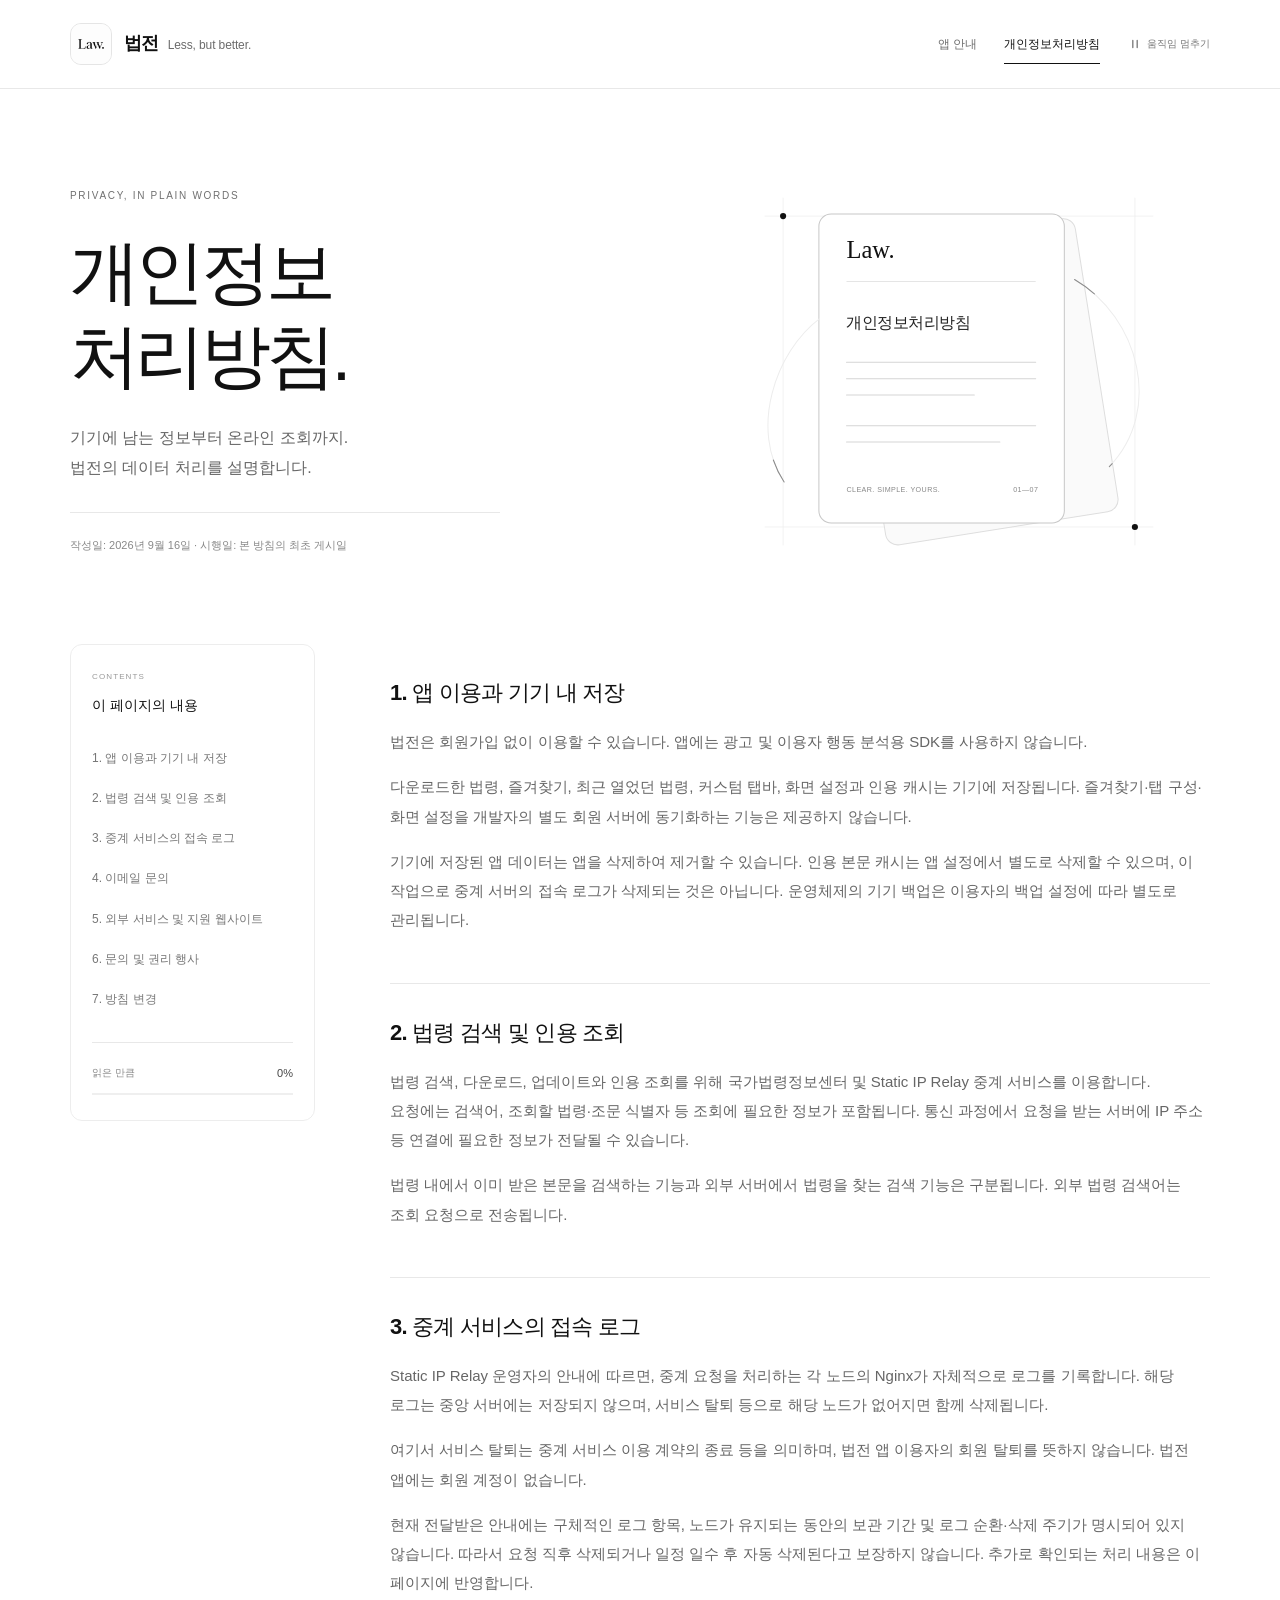
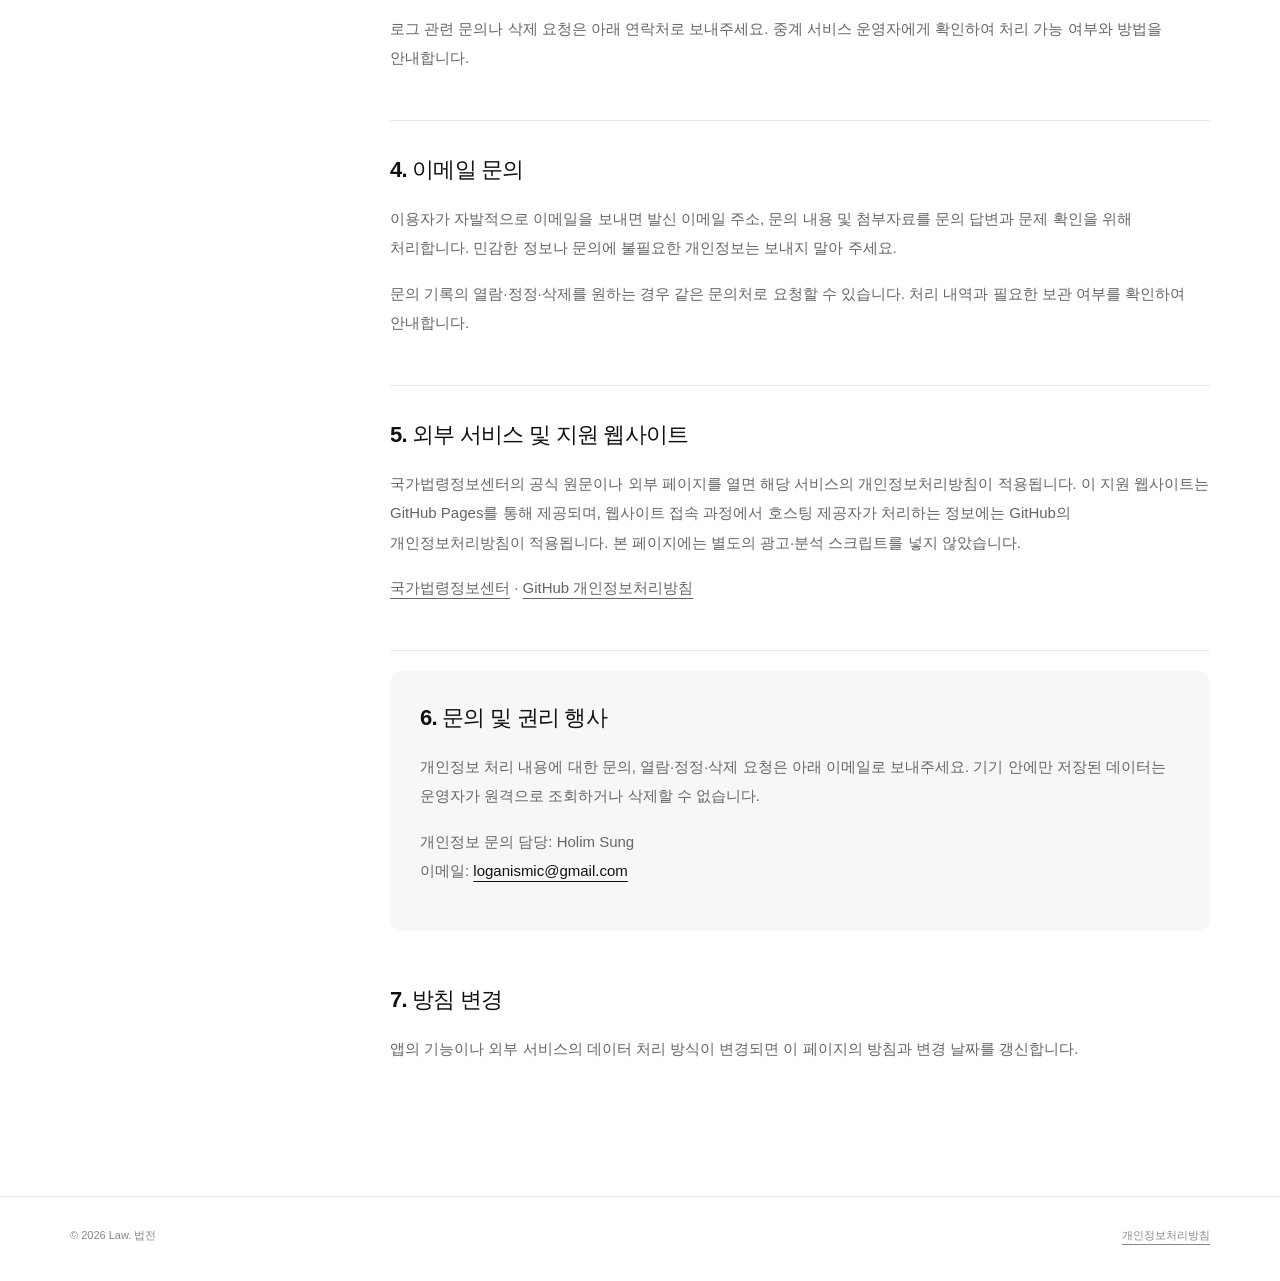
==== commit 0c05bd85: "Remove duplicate help links and align contact box Co-Authored-By: Claude Opus 5.5 <noreply@anthropic" ====
--- a/privacy.html
+++ b/privacy.html
@@ -19,7 +19,7 @@
 <title>개인정보처리방침 · 법전 Law.</title>
 <link rel="icon" type="image/png" sizes="1024x1024" href="./app-icon.png">
 <link rel="apple-touch-icon" sizes="1024x1024" href="./app-icon.png">
-<link rel="stylesheet" href="./style.css?v=6">
+<link rel="stylesheet" href="./style.css?v=7">
 </head>
 <body class="privacy-page">
 <a class="skip" href="#main">본문으로 바로가기</a>
@@ -33,7 +33,6 @@
 <div class="header-tools">
 <nav aria-label="주 메뉴">
 <a href="./index.html" >앱 안내</a>
-<a href="./index.html#support">지원</a>
 <a href="./privacy.html" aria-current="page">개인정보처리방침</a>
 </nav>
 <button class="motion-toggle" type="button" aria-pressed="false" hidden><svg viewBox="0 0 16 16" aria-hidden="true"><path d="M5.5 4v8m5-8v8" fill="none" stroke="currentColor" stroke-width="1.5" stroke-linecap="round"/></svg><span>움직임 멈추기</span></button>
@@ -134,9 +133,7 @@
 <div class="wrap footer-inner">
 <span>© 2026 Law. 법전</span>
 <div class="footer-links">
-<a href="./index.html#support">앱 지원</a>
 <a href="./privacy.html">개인정보처리방침</a>
-<a href="mailto:loganismic@gmail.com">이메일 문의 ↗</a>
 </div>
 </div>
 </footer>
--- a/style.css
+++ b/style.css
@@ -63,7 +63,6 @@
 .button { display: inline-flex; align-items: center; gap: 26px; padding: 12px 23px; border-radius: 30px; color: white; background: #111; text-decoration: none; font-size: 13px; font-weight: 500; transition: transform .3s var(--ease), background .25s; }
 .button:hover { color: white; background: #333; transform: translateY(-2px); }
 .button:active { transform: scale(.98); }
-.text-link { font-size: 13px; }
 .hero-note { font-size: 11px; color: #888; margin: 28px 0 0; }
 .showcase { height: 565px; position: relative; display: flex; justify-content: center; overflow: hidden; padding-top: 42px; background: #f6f6f6; border-radius: 18px; }
 /* Flat front-facing iPad and iPhone with real captures; side buttons stay visible. */
@@ -108,13 +107,15 @@
 .faq summary::after { content: '+'; position: absolute; right: 2px; top: 21px; font-size: 22px; font-weight: 300; color: #777; transition: transform .24s var(--ease), color .24s; }
 .faq details[open]:not(.is-closing) summary::after { transform: rotate(45deg); color: #111; }
 .faq details p { font-size: 14px; color: #777; padding-right: 25px; margin: 0 0 24px; }
-.contact { padding: 45px 48px; border-radius: 16px; background: #f7f7f7; display: grid; grid-template-columns: 1.3fr 1fr; gap: 48px; margin-bottom: 76px; }
+/* Heading, message and actions share one grid so their edges line up. */
+.contact { padding: 45px 48px 40px; border-radius: 16px; background: #f7f7f7; display: grid; grid-template-columns: .8fr 1.2fr; gap: 0 48px; margin-bottom: 76px; }
 .contact .eyebrow { margin-bottom: 15px; }
-.contact h2 { margin-bottom: 15px; }
-.contact p { color: #777; font-size: 14px; }
-.contact-side { align-self: center; }
+.contact h2 { margin: 0; }
+.contact-body { padding-top: 34px; }
+.contact-body p { color: #777; font-size: 14px; margin: 0 0 6px; max-width: 560px; }
+.contact-actions { grid-column: 1 / -1; display: flex; align-items: center; flex-wrap: wrap; gap: 12px 22px; margin-top: 30px; padding-top: 26px; border-top: 1px solid #e6e6e6; }
 .email { overflow-wrap: anywhere; }
-.contact-side p { font-size: 12px; margin: 16px 0 0; }
+.contact-actions .email { font-size: 13px; color: #555; }
 .source { font-size: 12px; color: #777; max-width: 740px; margin-bottom: 65px; }
 .source strong { display: block; color: #333; font-weight: 550; margin-bottom: 8px; }
 .site-footer { border-top: 1px solid var(--line); padding: 28px 0 35px; }
@@ -182,7 +183,7 @@
 }
 @media (max-width: 900px) {
   .wrap { width: calc(100% - 48px); } .brand small { display: none; }
-  .support-layout { gap: 35px; } .contact { padding: 35px; gap: 25px; }
+  .support-layout { gap: 35px; } .contact { padding: 35px; column-gap: 32px; }
 }
 @media (max-width: 750px) {
   .header-tools { gap: 15px; } nav { gap: 16px; }
@@ -215,7 +216,7 @@
   .section-heading h2, .support-intro h2, .contact h2 { font-size: 28px; } .section-heading > p { margin-top: 10px; }
   .features { grid-template-columns: 1fr; gap: 26px; } .feature { padding: 25px 0 4px; } .feature h3 { font-size: 22px; }
   .support-layout { grid-template-columns: 1fr; gap: 5px; } .support-intro h2 { margin-bottom: 12px; }
-  .contact { grid-template-columns: 1fr; padding: 27px; gap: 16px; margin-bottom: 42px; }
+  .contact { grid-template-columns: 1fr; padding: 27px; margin-bottom: 42px; } .contact-body { padding-top: 14px; } .contact-actions { margin-top: 20px; padding-top: 20px; }
   .source { margin-bottom: 40px; } .footer-inner { flex-direction: column; align-items: flex-start; gap: 12px; }
   .privacy-hero { padding: 47px 0 42px; grid-template-columns: 1fr; gap: 20px; }
   .privacy-hero h1 { font-size: clamp(46px, 12vw, 60px); } .privacy-hero .lead { font-size: 16px; }
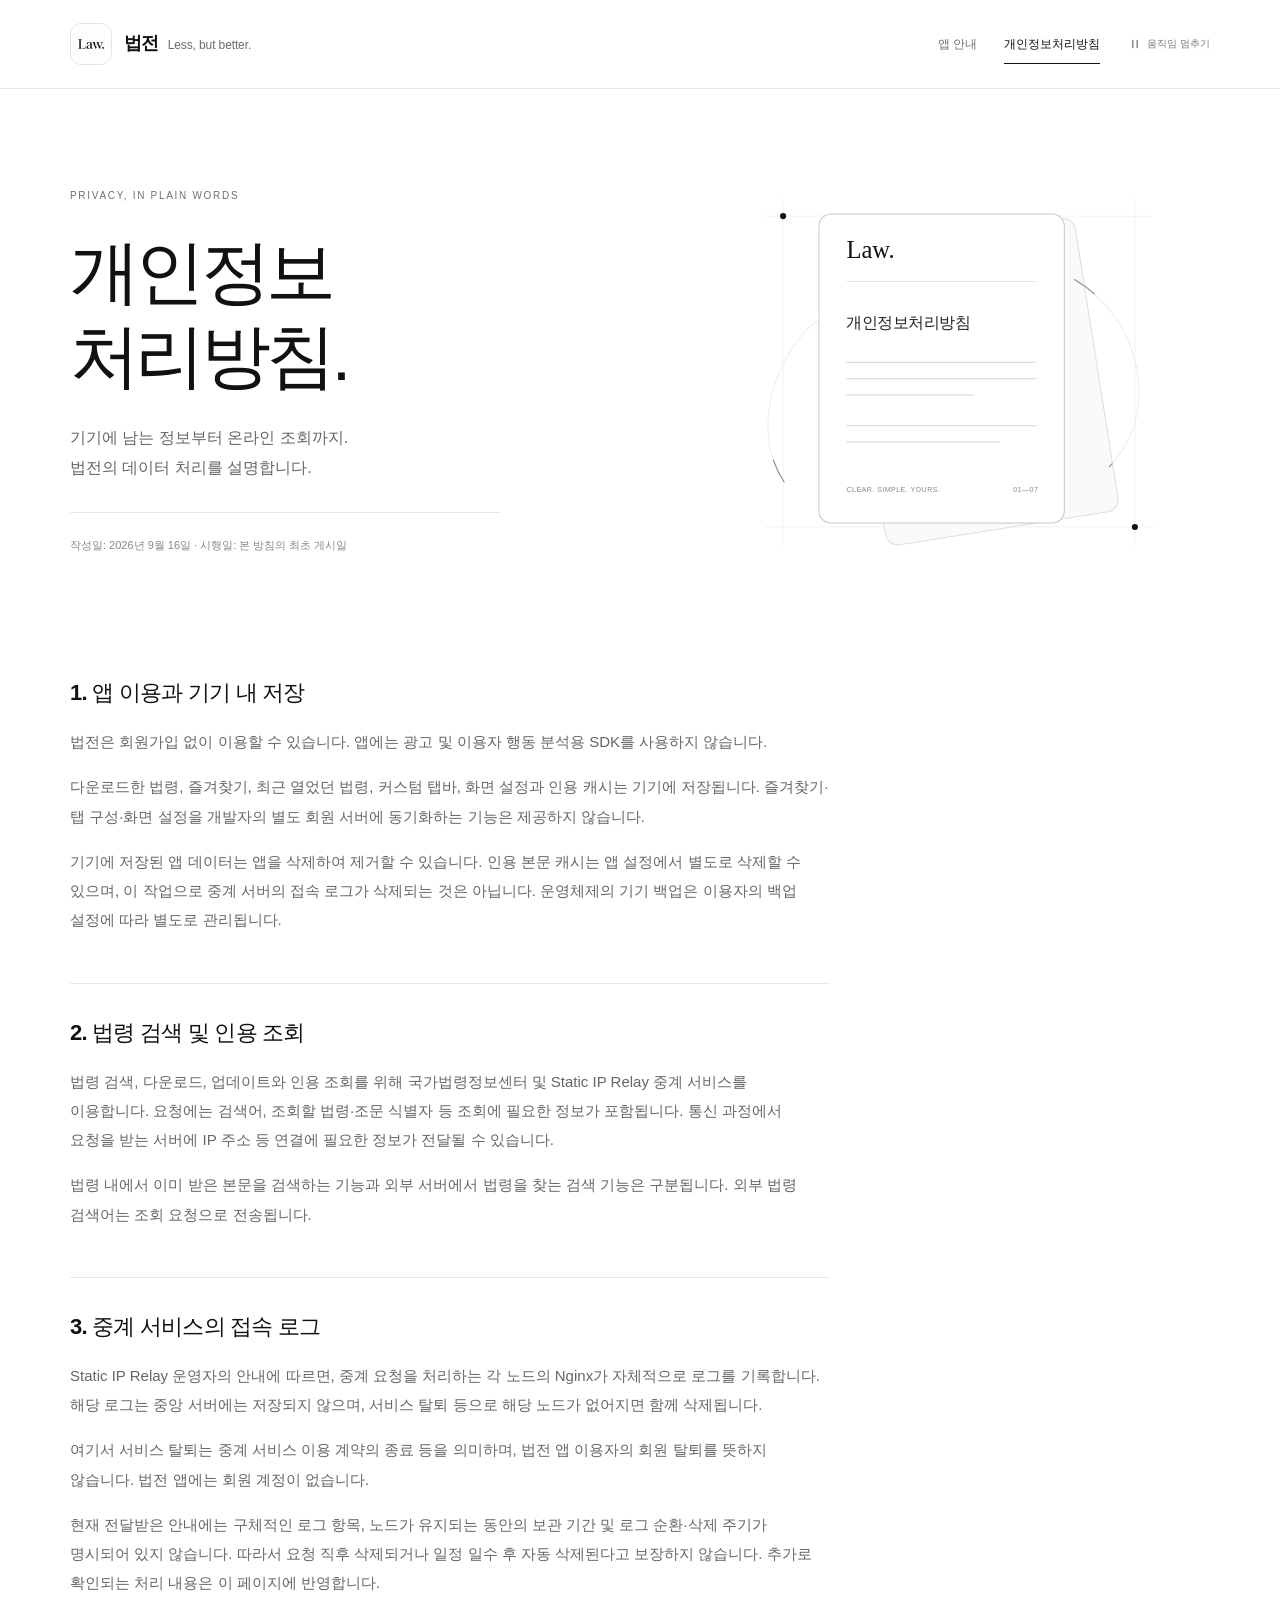
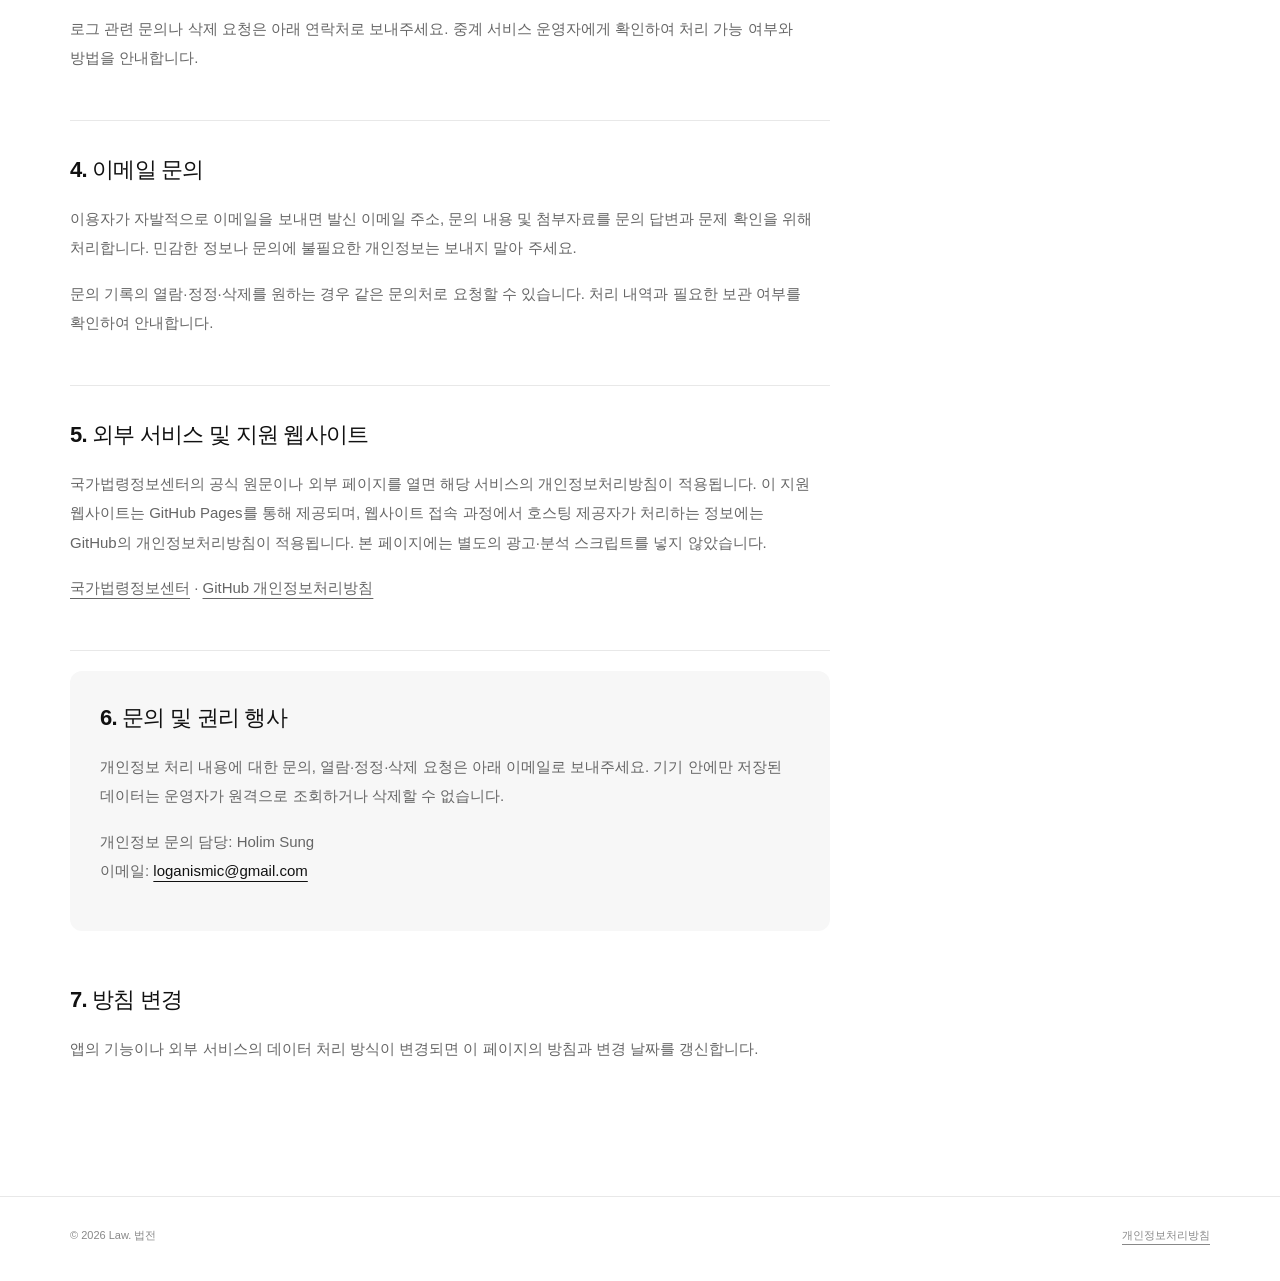
==== commit a09eb106: "Remove privacy contents panel and reading progress Co-Authored-By: Claude Opus 5.5 <noreply@anthropi" ====
--- a/privacy.html
+++ b/privacy.html
@@ -19,7 +19,7 @@
 <title>개인정보처리방침 · 법전 Law.</title>
 <link rel="icon" type="image/png" sizes="1024x1024" href="./app-icon.png">
 <link rel="apple-touch-icon" sizes="1024x1024" href="./app-icon.png">
-<link rel="stylesheet" href="./style.css?v=7">
+<link rel="stylesheet" href="./style.css?v=9">
 </head>
 <body class="privacy-page">
 <a class="skip" href="#main">본문으로 바로가기</a>
@@ -66,25 +66,6 @@
 </figure>
 </div>
 <div class="privacy-layout">
-<aside class="toc" aria-label="개인정보처리방침 목차">
-<span class="toc-eyebrow">CONTENTS</span>
-<strong>이 페이지의 내용</strong>
-<a href="#policy-1">1. 앱 이용과 기기 내 저장</a>
-<a href="#policy-2">2. 법령 검색 및 인용 조회</a>
-<a href="#policy-3">3. 중계 서비스의 접속 로그</a>
-<a href="#policy-4">4. 이메일 문의</a>
-<a href="#policy-5">5. 외부 서비스 및 지원 웹사이트</a>
-<a href="#policy-6">6. 문의 및 권리 행사</a>
-<a href="#policy-7">7. 방침 변경</a>
-<div class="reading-status" hidden>
-<span>읽은 만큼</span>
-<output id="reading-percent" aria-live="off">0%</output>
-<div class="reading-track">
-<span id="reading-fill">
-</span>
-</div>
-</div>
-</aside>
 <article class="policy">
 <section data-policy-section id="policy-1">
 <h2>1. 앱 이용과 기기 내 저장</h2>
@@ -137,7 +118,7 @@
 </div>
 </div>
 </footer>
-<script src="./script.js?v=2" defer>
+<script src="./script.js?v=3" defer>
 </script>
 </body>
 </html>
--- a/style.css
+++ b/style.css
@@ -64,9 +64,9 @@
 .button:hover { color: white; background: #333; transform: translateY(-2px); }
 .button:active { transform: scale(.98); }
 .hero-note { font-size: 11px; color: #888; margin: 28px 0 0; }
-.showcase { height: 565px; position: relative; display: flex; justify-content: center; overflow: hidden; padding-top: 42px; background: #f6f6f6; border-radius: 18px; }
+.showcase { height: 565px; position: relative; display: flex; justify-content: center; align-items: center; overflow: hidden; background: #f6f6f6; border-radius: 18px; }
 /* Flat front-facing iPad and iPhone with real captures; side buttons stay visible. */
-.device-stage { --ipad: 300px; position: relative; width: 100%; height: 100%; }
+.device-stage { --ipad: 300px; position: relative; width: 100%; height: calc(var(--ipad) * 1.48); }
 .device-ipad, .device-iphone { position: absolute; background: #1c1c1e; animation: float 7s ease-in-out infinite; }
 .device-ipad { left: calc(50% - var(--ipad) * .68); top: 0; width: var(--ipad); padding: 12px; border-radius: 30px; box-shadow: inset 0 0 0 1.5px #48484a, inset 0 0 0 4px #0d0d0d, 0 40px 70px -34px #00000059, 0 10px 24px #00000012; }
 .device-iphone { left: calc(50% + var(--ipad) * .13); top: calc(var(--ipad) * .4); width: calc(var(--ipad) * .52); padding: 7px; border-radius: 30px; box-shadow: inset 0 0 0 1.2px #48484a, inset 0 0 0 3px #0d0d0d, 0 34px 60px -24px #00000066, 0 8px 20px #00000014; animation-delay: -3.5s; }
@@ -83,9 +83,6 @@
 .iphone-volume.lower { top: 38%; }
 .iphone-side { right: -2px; top: 31%; width: 2px; height: 14%; border-radius: 0 2px 2px 0; }
 .iphone-island { position: absolute; top: 4%; left: 50%; width: 30%; height: 4.3%; transform: translateX(-50%); border-radius: 99px; background: #000; }
-.showcase-label { position: absolute; bottom: 24px; left: 24px; right: 24px; background: #ffffffea; border: 1px solid #e5e5e5; color: #222; border-radius: 10px; padding: 16px 18px; font-size: 13px; display: flex; justify-content: space-between; gap: 12px; backdrop-filter: blur(16px); }
-.showcase-label strong { font-weight: 550; }
-.showcase-label span { color: #777; }
 .section { padding: 80px 0; border-top: 1px solid var(--line); }
 .section-heading { display: flex; justify-content: space-between; align-items: baseline; gap: 30px; margin-bottom: 38px; }
 .section-heading h2, .contact h2 { font-size: 33px; line-height: 1.4; letter-spacing: -.045em; margin: 0; }
@@ -139,18 +136,7 @@
 .sheet-front { animation: sheet-drift 8s ease-in-out infinite; }
 .figure-orbit { stroke: #ededed; stroke-width: 1; }
 .figure-motion { stroke: #8c8c8c; stroke-width: 1; stroke-linecap: round; stroke-dasharray: 24 185; animation: line-travel 9s linear infinite; }
-.privacy-layout { display: grid; grid-template-columns: 245px minmax(0, 1fr); gap: 75px; padding-bottom: 85px; }
-.toc { position: sticky; top: 30px; align-self: start; padding: 25px 21px; border: 1px solid #ededed; border-radius: 12px; }
-.toc-eyebrow { display: block; font-size: 8px; letter-spacing: .14em; color: #999; margin-bottom: 8px; }
-.toc strong { display: block; font-size: 14px; font-weight: 550; margin-bottom: 20px; }
-.toc a { display: block; font-size: 12px; text-decoration: none; color: #777; padding: 8px 10px; margin: 0 -10px 2px; border-radius: 6px; transition: background .25s, color .25s; }
-.toc a:hover, .toc a.is-active { background: #f6f6f6; color: #111; }
-.toc a.is-active { font-weight: 550; }
-.reading-status { display: flex; align-items: center; justify-content: space-between; flex-wrap: wrap; gap: 10px; margin-top: 24px; padding-top: 20px; border-top: 1px solid var(--line); color: #888; font-size: 10px; }
-.reading-status[hidden] { display: none; }
-.reading-status output { font-variant-numeric: tabular-nums; font-size: 11px; color: #444; }
-.reading-track { width: 100%; height: 2px; background: #efefef; overflow: hidden; }
-.reading-track > span { display: block; width: 100%; height: 100%; background: #444; transform: scaleX(0); transform-origin: left; transition: transform .2s linear; }
+.privacy-layout { max-width: 760px; padding-bottom: 85px; }
 .policy section { padding: 32px 0; border-bottom: 1px solid var(--line); scroll-margin-top: 32px; }
 .policy section:last-child { border-bottom: 0; }
 .policy h2 { font-size: 22px; letter-spacing: -.035em; line-height: 1.5; margin-bottom: 18px; }
@@ -179,7 +165,7 @@
 @media (max-width: 1000px) {
   .header-tools { gap: 20px; } nav { gap: 20px; }
   .hero { gap: 35px; } .showcase { height: 490px; } .device-stage { --ipad: 260px; }
-  .privacy-hero { gap: 20px; } .privacy-layout { grid-template-columns: 215px minmax(0, 1fr); gap: 45px; }
+  .privacy-hero { gap: 20px; }
 }
 @media (max-width: 900px) {
   .wrap { width: calc(100% - 48px); } .brand small { display: none; }
@@ -188,10 +174,6 @@
 @media (max-width: 750px) {
   .header-tools { gap: 15px; } nav { gap: 16px; }
   .privacy-hero h1 { font-size: 48px; } .privacy-hero .lead { font-size: 15px; }
-  .privacy-layout { grid-template-columns: 1fr; gap: 30px; }
-  .toc { position: static; display: grid; grid-template-columns: 1fr 1fr; gap: 3px 18px; }
-  .toc-eyebrow, .toc strong, .reading-status { grid-column: 1 / -1; }
-  .toc strong { margin-bottom: 8px; } .reading-status { margin-top: 12px; padding-top: 14px; }
 }
 @media (max-width: 650px) {
   .wrap { width: calc(100% - 40px); }
@@ -210,9 +192,8 @@
   .hero { grid-template-columns: 1fr; gap: 35px; padding: 48px 0; }
   .hero-copy { padding: 0; } .hero h2 { font-size: clamp(38px, 10vw, 52px); }
   .lead { font-size: 16px; } .eyebrow { margin-bottom: 20px; }
-  .showcase { height: 440px; border-radius: 14px; padding-top: 28px; } .device-stage { --ipad: 230px; }
-  .showcase-label { left: 18px; right: 18px; font-size: 12px; padding: 14px; }
-  .section { padding: 48px 0; } .section-heading { display: block; margin-bottom: 27px; }
+  .showcase { height: 440px; border-radius: 14px; } .device-stage { --ipad: 230px; }
+    .section { padding: 48px 0; } .section-heading { display: block; margin-bottom: 27px; }
   .section-heading h2, .support-intro h2, .contact h2 { font-size: 28px; } .section-heading > p { margin-top: 10px; }
   .features { grid-template-columns: 1fr; gap: 26px; } .feature { padding: 25px 0 4px; } .feature h3 { font-size: 22px; }
   .support-layout { grid-template-columns: 1fr; gap: 5px; } .support-intro h2 { margin-bottom: 12px; }
@@ -222,7 +203,6 @@
   .privacy-hero h1 { font-size: clamp(46px, 12vw, 60px); } .privacy-hero .lead { font-size: 16px; }
   .meta { margin-top: 25px; padding-top: 18px; font-size: 10px; }
   .privacy-figure { width: 100%; max-width: 310px; margin: 0 auto; }
-  .toc { padding: 23px 21px; gap: 3px 16px; } .toc a { font-size: 11px; line-height: 1.7; }
   .policy h2 { font-size: 21px; }
   .policy section { padding: 26px 0; } .policy section.card { padding: 25px; } .policy p { font-size: 14px; }
   .privacy-layout { padding-bottom: 50px; }
@@ -230,7 +210,7 @@
 @media (max-width: 360px) {
   .wrap { width: calc(100% - 32px); } .download-content h1 { font-size: 40px; }
   .download-description { font-size: 13px; } .header-tools > nav { font-size: 11px; }
-  .toc { grid-template-columns: 1fr; } .footer-links { flex-wrap: wrap; gap: 10px 18px; }
+  .footer-links { flex-wrap: wrap; gap: 10px 18px; }
 }
 .motion-paused *, .motion-paused *::before, .motion-paused *::after { animation: none !important; transition: none !important; }
 .motion-paused [data-reveal] { opacity: 1; transform: none; }
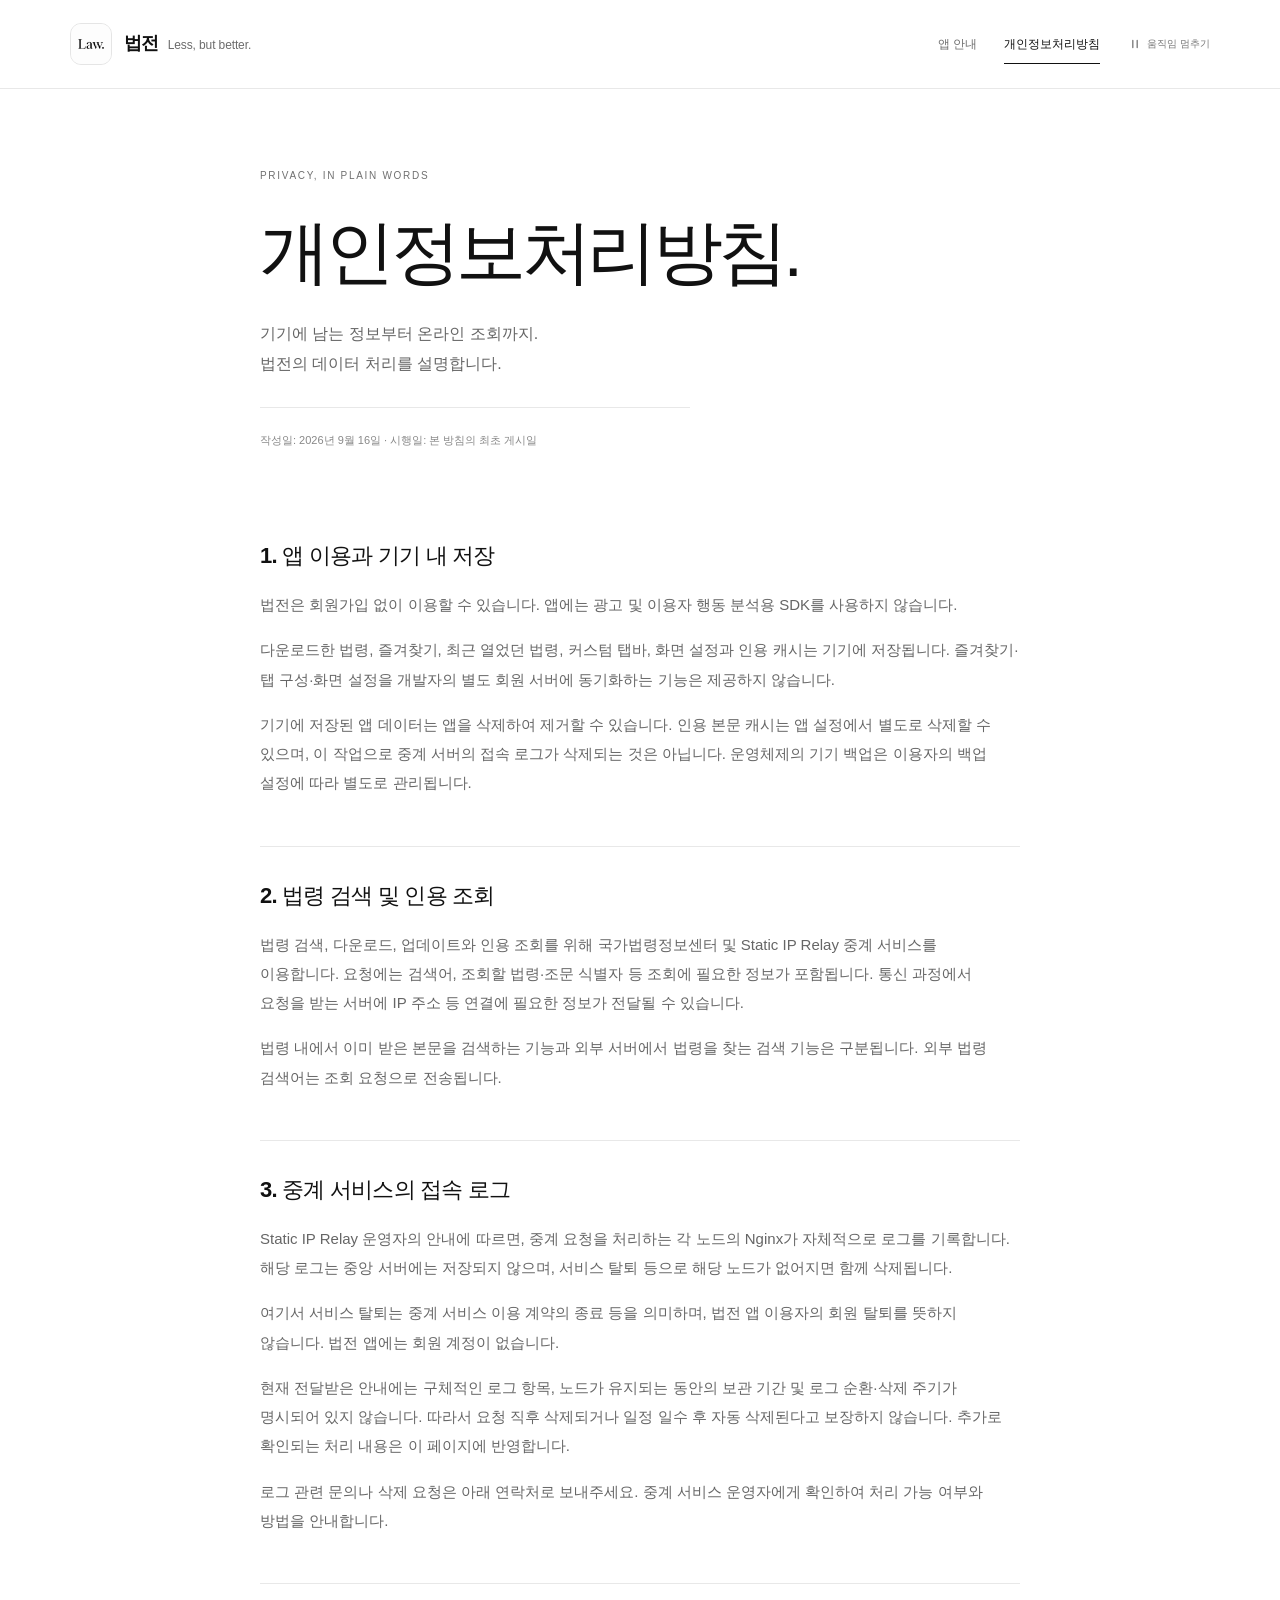
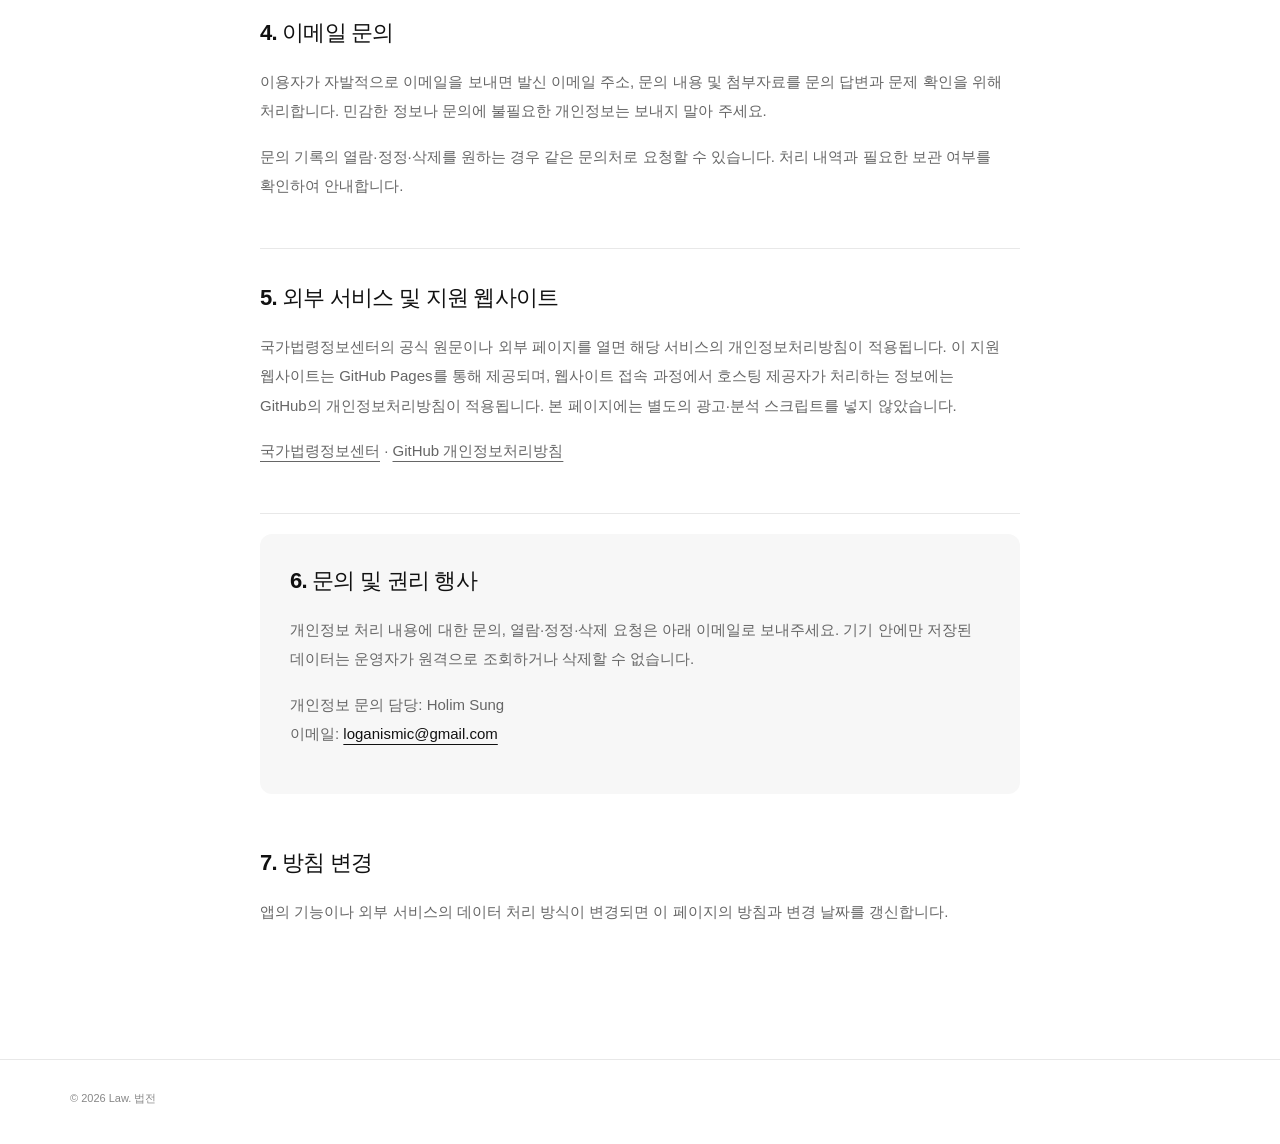
==== commit f41d1a5c: "Remove contact box and footer link, center privacy column without figure Co-Authored-By: Claude Opus" ====
--- a/privacy.html
+++ b/privacy.html
@@ -19,7 +19,7 @@
 <title>개인정보처리방침 · 법전 Law.</title>
 <link rel="icon" type="image/png" sizes="1024x1024" href="./app-icon.png">
 <link rel="apple-touch-icon" sizes="1024x1024" href="./app-icon.png">
-<link rel="stylesheet" href="./style.css?v=9">
+<link rel="stylesheet" href="./style.css?v=10">
 </head>
 <body class="privacy-page">
 <a class="skip" href="#main">본문으로 바로가기</a>
@@ -43,27 +43,10 @@
 <div class="privacy-hero">
 <div class="privacy-hero-copy">
 <p class="eyebrow">PRIVACY, IN PLAIN WORDS</p>
-<h1>개인정보<br>
-<em>처리방침.</em>
-</h1>
+<h1>개인정보처리방침.</h1>
 <p class="lead">기기에 남는 정보부터 온라인 조회까지.<br>법전의 데이터 처리를 설명합니다.</p>
 <p class="meta">작성일: 2026년 9월 16일 · 시행일: 본 방침의 최초 게시일</p>
 </div>
-<figure class="privacy-figure" aria-label="개인정보처리방침을 표현한 겹쳐진 문서와 섬세하게 움직이는 선">
-<svg class="document-figure" viewBox="0 0 440 400" fill="none" aria-hidden="true">
-<path class="figure-guide" d="M30 48h380M30 352h380M48 30v340M392 30v340"/>
-<g class="sheet-back"><rect x="126" y="65" width="230" height="290" rx="12" fill="#fafafa" stroke="#dedede" transform="rotate(-9 241 210)"/></g>
-<g class="sheet-front"><rect x="83" y="46" width="240" height="302" rx="12" fill="white" stroke="#c8c8c8"/>
-<text x="110" y="89" class="figure-wordmark">Law.</text>
-<path d="M110 112h185" stroke="#e5e5e5"/>
-<text x="110" y="157" class="figure-title">개인정보처리방침</text>
-<path class="figure-lines" d="M110 191h185M110 207h185M110 223h125M110 253h185M110 269h150"/>
-<text x="110" y="318" class="figure-footnote">CLEAR. SIMPLE. YOURS.</text><text x="273" y="318" class="figure-footnote">01—07</text></g>
-<path class="figure-orbit" d="M49 308C15 257 40 181 84 148M333 110c63 37 87 128 34 183"/>
-<path class="figure-motion" d="M49 308C15 257 40 181 84 148M333 110c63 37 87 128 34 183"/>
-<circle cx="48" cy="48" r="3" fill="#111"/><circle cx="392" cy="352" r="3" fill="#111"/>
-</svg>
-</figure>
 </div>
 <div class="privacy-layout">
 <article class="policy">
@@ -113,9 +96,6 @@
 <footer class="site-footer">
 <div class="wrap footer-inner">
 <span>© 2026 Law. 법전</span>
-<div class="footer-links">
-<a href="./privacy.html">개인정보처리방침</a>
-</div>
 </div>
 </footer>
 <script src="./script.js?v=3" defer>
--- a/style.css
+++ b/style.css
@@ -85,7 +85,7 @@
 .iphone-island { position: absolute; top: 4%; left: 50%; width: 30%; height: 4.3%; transform: translateX(-50%); border-radius: 99px; background: #000; }
 .section { padding: 80px 0; border-top: 1px solid var(--line); }
 .section-heading { display: flex; justify-content: space-between; align-items: baseline; gap: 30px; margin-bottom: 38px; }
-.section-heading h2, .contact h2 { font-size: 33px; line-height: 1.4; letter-spacing: -.045em; margin: 0; }
+.section-heading h2 { font-size: 33px; line-height: 1.4; letter-spacing: -.045em; margin: 0; }
 .section-heading > p { font-size: 13px; color: #777; margin: 0; }
 .features { display: grid; grid-template-columns: 1fr 1fr; gap: 40px; }
 .feature { padding: 28px 0 8px; border-top: 1px solid #d9d9d9; }
@@ -104,39 +104,21 @@
 .faq summary::after { content: '+'; position: absolute; right: 2px; top: 21px; font-size: 22px; font-weight: 300; color: #777; transition: transform .24s var(--ease), color .24s; }
 .faq details[open]:not(.is-closing) summary::after { transform: rotate(45deg); color: #111; }
 .faq details p { font-size: 14px; color: #777; padding-right: 25px; margin: 0 0 24px; }
-/* Heading, message and actions share one grid so their edges line up. */
-.contact { padding: 45px 48px 40px; border-radius: 16px; background: #f7f7f7; display: grid; grid-template-columns: .8fr 1.2fr; gap: 0 48px; margin-bottom: 76px; }
-.contact .eyebrow { margin-bottom: 15px; }
-.contact h2 { margin: 0; }
-.contact-body { padding-top: 34px; }
-.contact-body p { color: #777; font-size: 14px; margin: 0 0 6px; max-width: 560px; }
-.contact-actions { grid-column: 1 / -1; display: flex; align-items: center; flex-wrap: wrap; gap: 12px 22px; margin-top: 30px; padding-top: 26px; border-top: 1px solid #e6e6e6; }
 .email { overflow-wrap: anywhere; }
-.contact-actions .email { font-size: 13px; color: #555; }
 .source { font-size: 12px; color: #777; max-width: 740px; margin-bottom: 65px; }
 .source strong { display: block; color: #333; font-weight: 550; margin-bottom: 8px; }
 .site-footer { border-top: 1px solid var(--line); padding: 28px 0 35px; }
 .footer-inner { display: flex; justify-content: space-between; align-items: center; gap: 20px; font-size: 11px; color: #888; }
-.footer-links { display: flex; gap: 20px; }
 
 /* Thin document lines and restrained movement, all in black and white. */
-.privacy-hero { display: grid; grid-template-columns: 1.15fr 1fr; align-items: center; gap: 60px; padding: 78px 0 68px; }
+/* One centered reading column for the whole privacy page. */
+.privacy-hero, .privacy-layout { max-width: 760px; margin: 0 auto; }
+.privacy-hero { padding: 78px 0 56px; }
 .privacy-hero h1 { font-size: clamp(46px, 5.7vw, 70px); font-weight: 520; line-height: 1.2; letter-spacing: -.065em; margin-bottom: 25px; }
 .privacy-hero-copy { animation: arrive .7s var(--ease) both; }
 .privacy-hero .lead { font-size: 16px; }
 .meta { max-width: 430px; margin: 28px 0 0; padding-top: 22px; border-top: 1px solid var(--line); color: #888; font-size: 11px; line-height: 1.9; }
-.privacy-figure { margin: 0; min-width: 0; }
-.document-figure { display: block; width: 100%; max-width: 450px; margin: auto; }
-.figure-guide { stroke: #f0f0f0; stroke-width: .8; }
-.figure-lines { stroke: #d5d5d5; stroke-width: 1; stroke-linecap: round; }
-.figure-wordmark { fill: #111; font: 24px Georgia, serif; }
-.figure-title { fill: #222; font-size: 16px; letter-spacing: -.5px; font-weight: 500; }
-.figure-footnote { fill: #888; font-size: 7px; letter-spacing: .4px; }
-.sheet-back { transform-origin: 240px 210px; animation: sheet-back 10s ease-in-out infinite; }
-.sheet-front { animation: sheet-drift 8s ease-in-out infinite; }
-.figure-orbit { stroke: #ededed; stroke-width: 1; }
-.figure-motion { stroke: #8c8c8c; stroke-width: 1; stroke-linecap: round; stroke-dasharray: 24 185; animation: line-travel 9s linear infinite; }
-.privacy-layout { max-width: 760px; padding-bottom: 85px; }
+.privacy-layout { padding-bottom: 85px; }
 .policy section { padding: 32px 0; border-bottom: 1px solid var(--line); scroll-margin-top: 32px; }
 .policy section:last-child { border-bottom: 0; }
 .policy h2 { font-size: 22px; letter-spacing: -.035em; line-height: 1.5; margin-bottom: 18px; }
@@ -148,9 +130,6 @@
 .motion-ready [data-reveal] { opacity: 0; transform: translateY(12px); transition: opacity .65s var(--ease) var(--reveal-delay, 0s), transform .65s var(--ease) var(--reveal-delay, 0s); }
 .motion-ready [data-reveal].is-visible { opacity: 1; transform: none; }
 @keyframes arrive { from { opacity: 0; transform: translateY(10px); } to { opacity: 1; transform: none; } }
-@keyframes sheet-drift { 0%, 100% { transform: translateY(0); } 50% { transform: translateY(-4px); } }
-@keyframes sheet-back { 0%, 100% { transform: rotate(0); } 50% { transform: rotate(-1.5deg); } }
-@keyframes line-travel { to { stroke-dashoffset: -418; } }
 @keyframes float { 0%, 100% { transform: translateY(0); } 50% { transform: translateY(-8px); } }
 @keyframes nudge { 0%, 65%, 100% { transform: translateY(0); } 80% { transform: translateY(2px); } }
 
@@ -165,11 +144,10 @@
 @media (max-width: 1000px) {
   .header-tools { gap: 20px; } nav { gap: 20px; }
   .hero { gap: 35px; } .showcase { height: 490px; } .device-stage { --ipad: 260px; }
-  .privacy-hero { gap: 20px; }
 }
 @media (max-width: 900px) {
   .wrap { width: calc(100% - 48px); } .brand small { display: none; }
-  .support-layout { gap: 35px; } .contact { padding: 35px; column-gap: 32px; }
+  .support-layout { gap: 35px; }
 }
 @media (max-width: 750px) {
   .header-tools { gap: 15px; } nav { gap: 16px; }
@@ -194,15 +172,13 @@
   .lead { font-size: 16px; } .eyebrow { margin-bottom: 20px; }
   .showcase { height: 440px; border-radius: 14px; } .device-stage { --ipad: 230px; }
     .section { padding: 48px 0; } .section-heading { display: block; margin-bottom: 27px; }
-  .section-heading h2, .support-intro h2, .contact h2 { font-size: 28px; } .section-heading > p { margin-top: 10px; }
+  .section-heading h2, .support-intro h2 { font-size: 28px; } .section-heading > p { margin-top: 10px; }
   .features { grid-template-columns: 1fr; gap: 26px; } .feature { padding: 25px 0 4px; } .feature h3 { font-size: 22px; }
   .support-layout { grid-template-columns: 1fr; gap: 5px; } .support-intro h2 { margin-bottom: 12px; }
-  .contact { grid-template-columns: 1fr; padding: 27px; margin-bottom: 42px; } .contact-body { padding-top: 14px; } .contact-actions { margin-top: 20px; padding-top: 20px; }
   .source { margin-bottom: 40px; } .footer-inner { flex-direction: column; align-items: flex-start; gap: 12px; }
-  .privacy-hero { padding: 47px 0 42px; grid-template-columns: 1fr; gap: 20px; }
-  .privacy-hero h1 { font-size: clamp(46px, 12vw, 60px); } .privacy-hero .lead { font-size: 16px; }
+  .privacy-hero { padding: 47px 0 34px; }
+  .privacy-hero h1 { font-size: clamp(34px, 9.6vw, 46px); } .privacy-hero .lead { font-size: 16px; }
   .meta { margin-top: 25px; padding-top: 18px; font-size: 10px; }
-  .privacy-figure { width: 100%; max-width: 310px; margin: 0 auto; }
   .policy h2 { font-size: 21px; }
   .policy section { padding: 26px 0; } .policy section.card { padding: 25px; } .policy p { font-size: 14px; }
   .privacy-layout { padding-bottom: 50px; }
@@ -210,7 +186,6 @@
 @media (max-width: 360px) {
   .wrap { width: calc(100% - 32px); } .download-content h1 { font-size: 40px; }
   .download-description { font-size: 13px; } .header-tools > nav { font-size: 11px; }
-  .footer-links { flex-wrap: wrap; gap: 10px 18px; }
 }
 .motion-paused *, .motion-paused *::before, .motion-paused *::after { animation: none !important; transition: none !important; }
 .motion-paused [data-reveal] { opacity: 1; transform: none; }
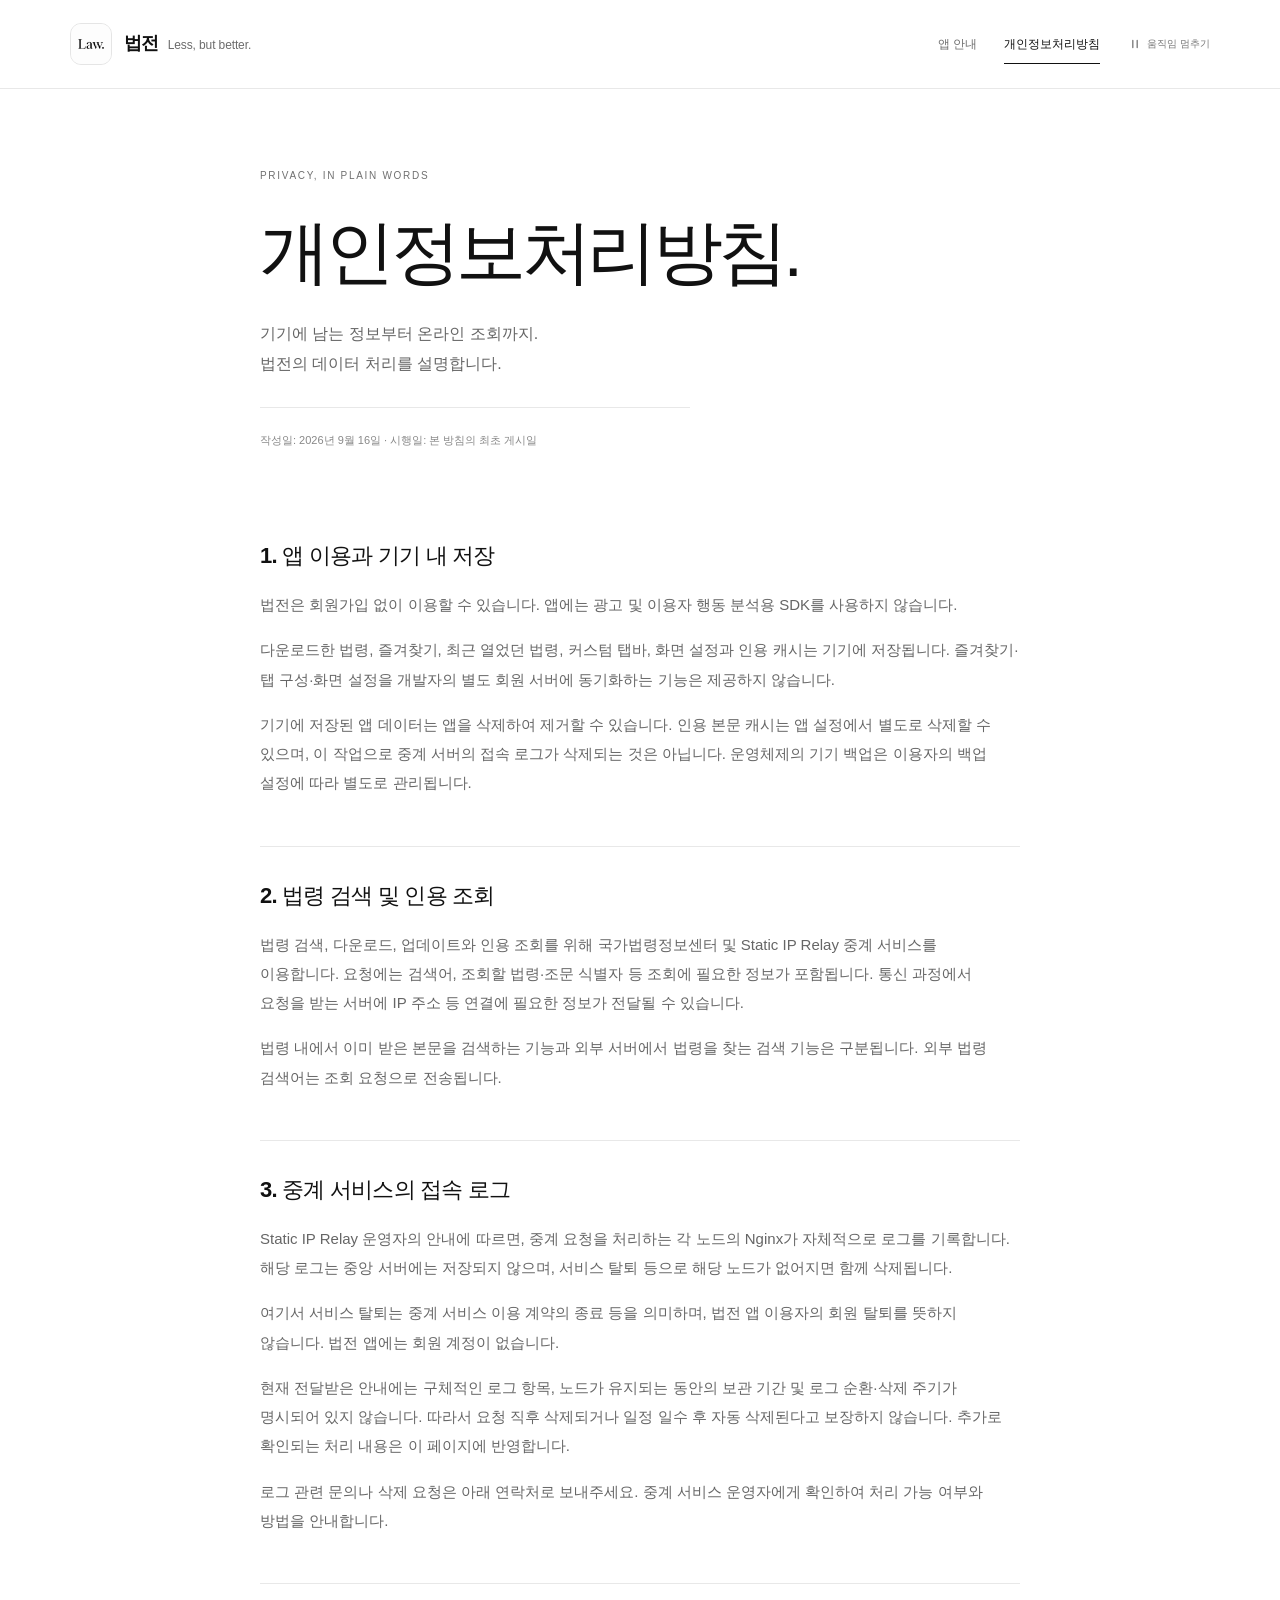
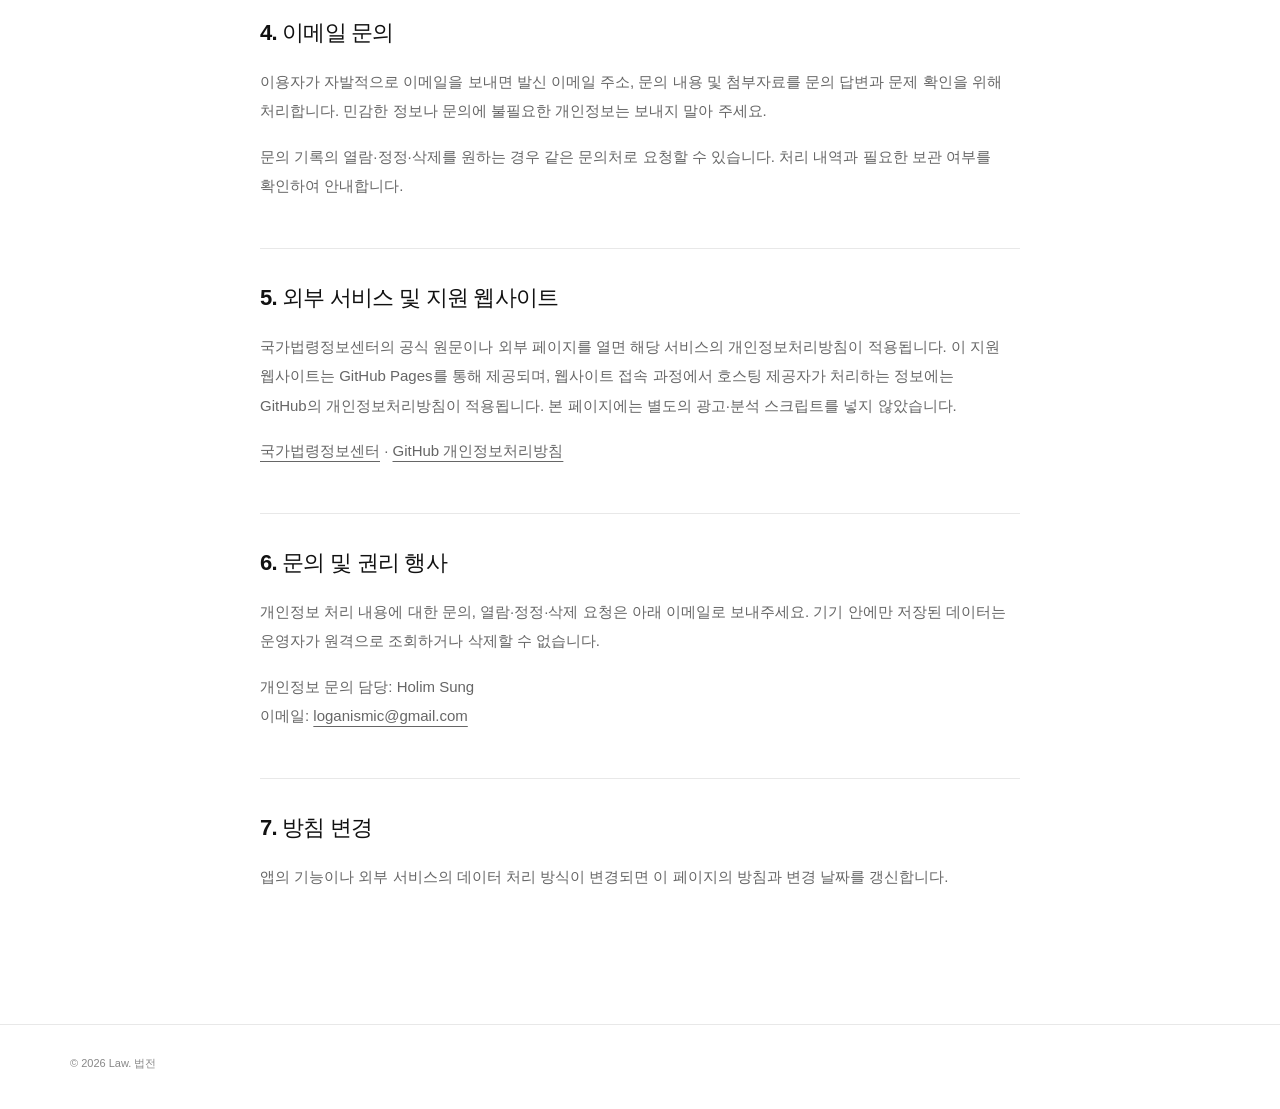
==== commit 1e9c1002: "Draw iPad Pro 13 (M4) and iPhone 17 to spec, unbox privacy section 6 Co-Authored-By: Claude Opus 5.5" ====
--- a/privacy.html
+++ b/privacy.html
@@ -19,7 +19,7 @@
 <title>개인정보처리방침 · 법전 Law.</title>
 <link rel="icon" type="image/png" sizes="1024x1024" href="./app-icon.png">
 <link rel="apple-touch-icon" sizes="1024x1024" href="./app-icon.png">
-<link rel="stylesheet" href="./style.css?v=10">
+<link rel="stylesheet" href="./style.css?v=11">
 </head>
 <body class="privacy-page">
 <a class="skip" href="#main">본문으로 바로가기</a>
@@ -80,7 +80,7 @@
 <a href="https://www.law.go.kr/">국가법령정보센터</a> · <a href="https://docs.github.com/en/site-policy/privacy-policies/github-general-privacy-statement">GitHub 개인정보처리방침</a>
 </p>
 </section>
-<section data-policy-section id="policy-6" class="card">
+<section data-policy-section id="policy-6">
 <h2>6. 문의 및 권리 행사</h2>
 <p>개인정보 처리 내용에 대한 문의, 열람·정정·삭제 요청은 아래 이메일로 보내주세요. 기기 안에만 저장된 데이터는 운영자가 원격으로 조회하거나 삭제할 수 없습니다.</p>
 <p class="email">개인정보 문의 담당: Holim Sung<br>이메일: <a href="mailto:loganismic@gmail.com">loganismic@gmail.com</a>
--- a/style.css
+++ b/style.css
@@ -66,23 +66,28 @@
 .hero-note { font-size: 11px; color: #888; margin: 28px 0 0; }
 .showcase { height: 565px; position: relative; display: flex; justify-content: center; align-items: center; overflow: hidden; background: #f6f6f6; border-radius: 18px; }
 /* Flat front-facing iPad and iPhone with real captures; side buttons stay visible. */
-.device-stage { --ipad: 300px; position: relative; width: 100%; height: calc(var(--ipad) * 1.48); }
-.device-ipad, .device-iphone { position: absolute; background: #1c1c1e; animation: float 7s ease-in-out infinite; }
-.device-ipad { left: calc(50% - var(--ipad) * .68); top: 0; width: var(--ipad); padding: 12px; border-radius: 30px; box-shadow: inset 0 0 0 1.5px #48484a, inset 0 0 0 4px #0d0d0d, 0 40px 70px -34px #00000059, 0 10px 24px #00000012; }
-.device-iphone { left: calc(50% + var(--ipad) * .13); top: calc(var(--ipad) * .4); width: calc(var(--ipad) * .52); padding: 7px; border-radius: 30px; box-shadow: inset 0 0 0 1.2px #48484a, inset 0 0 0 3px #0d0d0d, 0 34px 60px -24px #00000066, 0 8px 20px #00000014; animation-delay: -3.5s; }
-.device-ipad img, .device-iphone img { display: block; width: 100%; height: auto; }
-.device-ipad img { border-radius: 18px; }
-.device-iphone img { border-radius: 24px; }
-.ipad-top, .ipad-volume, .iphone-action, .iphone-volume, .iphone-side { position: absolute; background: #3a3a3c; }
-.ipad-top { top: -3px; right: 18%; width: 14%; height: 3px; border-radius: 2px 2px 0 0; }
-.ipad-volume { right: -3px; top: 11%; width: 3px; height: 8%; border-radius: 0 2px 2px 0; }
-.ipad-volume.lower { top: 21%; }
-.iphone-action, .iphone-volume { left: -2px; width: 2px; border-radius: 2px 0 0 2px; }
-.iphone-action { top: 19%; height: 5%; }
-.iphone-volume { top: 27%; height: 9%; }
-.iphone-volume.lower { top: 38%; }
-.iphone-side { right: -2px; top: 31%; width: 2px; height: 14%; border-radius: 0 2px 2px 0; }
-.iphone-island { position: absolute; top: 4%; left: 50%; width: 30%; height: 4.3%; transform: translateX(-50%); border-radius: 99px; background: #000; }
+.device-stage { --mm: 1.6px; position: relative; width: 100%; height: calc(var(--mm) * 290); }
+/* Drawn to scale from Apple specs: iPad Pro 13" (M4) 215.5 x 281.6 mm, display 2064 x 2752 at 264 ppi
+   (198.6 x 264.8 mm); iPhone 17 71.5 x 149.6 mm, display 1206 x 2622 at 460 ppi (66.6 x 144.8 mm). */
+.device-ipad, .device-iphone { position: absolute; box-sizing: border-box; background: #0b0b0c; animation: float 7s ease-in-out infinite; }
+.device-ipad { left: calc(50% - var(--mm) * 128.5); top: 0; width: calc(var(--mm) * 215.5); height: calc(var(--mm) * 281.6); padding: calc(var(--mm) * 8.4) calc(var(--mm) * 8.45); border-radius: calc(var(--mm) * 11.9); box-shadow: inset 0 0 0 calc(var(--mm) * .7) #3a3a3c, 0 40px 70px -34px #00000059, 0 10px 24px #00000012; }
+.device-iphone { left: calc(50% + var(--mm) * 57); top: calc(var(--mm) * 140); width: calc(var(--mm) * 71.5); height: calc(var(--mm) * 149.6); padding: calc(var(--mm) * 2.41) calc(var(--mm) * 2.45); border-radius: calc(var(--mm) * 11.6); box-shadow: inset 0 0 0 calc(var(--mm) * .6) #3a3a3c, 0 34px 60px -24px #00000066, 0 8px 20px #00000014; animation-delay: -3.5s; }
+.device-ipad img, .device-iphone img { display: block; width: 100%; height: 100%; }
+.device-ipad img { border-radius: calc(var(--mm) * 3.46); }
+.device-iphone img { border-radius: calc(var(--mm) * 9.1); }
+.ipad-top, .ipad-volume, .iphone-action, .iphone-volume, .iphone-side, .iphone-control { position: absolute; background: #3a3a3c; }
+.ipad-top { top: calc(var(--mm) * -.7); right: calc(var(--mm) * 20); width: calc(var(--mm) * 22); height: calc(var(--mm) * .7); border-radius: 2px 2px 0 0; }
+.ipad-volume { right: calc(var(--mm) * -.7); top: calc(var(--mm) * 22); width: calc(var(--mm) * .7); height: calc(var(--mm) * 16); border-radius: 0 2px 2px 0; }
+.ipad-volume.lower { top: calc(var(--mm) * 41); }
+.ipad-camera { position: absolute; right: calc(var(--mm) * 3.6); top: 50%; width: calc(var(--mm) * 1.6); height: calc(var(--mm) * 1.6); margin-top: calc(var(--mm) * -.8); border-radius: 50%; background: #1d2230; }
+.iphone-action, .iphone-volume { left: calc(var(--mm) * -.6); width: calc(var(--mm) * .6); border-radius: 2px 0 0 2px; }
+.iphone-action { top: calc(var(--mm) * 27); height: calc(var(--mm) * 7); }
+.iphone-volume { top: calc(var(--mm) * 40); height: calc(var(--mm) * 12); }
+.iphone-volume.lower { top: calc(var(--mm) * 55); }
+.iphone-side, .iphone-control { right: calc(var(--mm) * -.6); width: calc(var(--mm) * .6); border-radius: 0 2px 2px 0; }
+.iphone-side { top: calc(var(--mm) * 46); height: calc(var(--mm) * 19); }
+.iphone-control { top: calc(var(--mm) * 97); height: calc(var(--mm) * 16); background: #2c2c2e; }
+.iphone-island { position: absolute; top: calc(var(--mm) * 4.2); left: 50%; width: calc(var(--mm) * 20.9); height: calc(var(--mm) * 6.2); transform: translateX(-50%); border-radius: 99px; background: #000; }
 .section { padding: 80px 0; border-top: 1px solid var(--line); }
 .section-heading { display: flex; justify-content: space-between; align-items: baseline; gap: 30px; margin-bottom: 38px; }
 .section-heading h2 { font-size: 33px; line-height: 1.4; letter-spacing: -.045em; margin: 0; }
@@ -123,8 +128,6 @@
 .policy section:last-child { border-bottom: 0; }
 .policy h2 { font-size: 22px; letter-spacing: -.035em; line-height: 1.5; margin-bottom: 18px; }
 .policy p { color: #666; font-size: 15px; line-height: 1.95; margin-bottom: 16px; }
-.policy section.card { border: 0; border-radius: 12px; padding: 30px; background: #f7f7f7; margin: 20px 0; }
-.policy section.card a { color: #111; }
 
 /* Native-feeling ease-out: small displacement, no bounce or forced delay. */
 .motion-ready [data-reveal] { opacity: 0; transform: translateY(12px); transition: opacity .65s var(--ease) var(--reveal-delay, 0s), transform .65s var(--ease) var(--reveal-delay, 0s); }
@@ -143,7 +146,7 @@
 }
 @media (max-width: 1000px) {
   .header-tools { gap: 20px; } nav { gap: 20px; }
-  .hero { gap: 35px; } .showcase { height: 490px; } .device-stage { --ipad: 260px; }
+  .hero { gap: 35px; } .showcase { height: 490px; } .device-stage { --mm: 1.4px; }
 }
 @media (max-width: 900px) {
   .wrap { width: calc(100% - 48px); } .brand small { display: none; }
@@ -170,7 +173,7 @@
   .hero { grid-template-columns: 1fr; gap: 35px; padding: 48px 0; }
   .hero-copy { padding: 0; } .hero h2 { font-size: clamp(38px, 10vw, 52px); }
   .lead { font-size: 16px; } .eyebrow { margin-bottom: 20px; }
-  .showcase { height: 440px; border-radius: 14px; } .device-stage { --ipad: 230px; }
+  .showcase { height: 440px; border-radius: 14px; } .device-stage { --mm: 1.2px; }
     .section { padding: 48px 0; } .section-heading { display: block; margin-bottom: 27px; }
   .section-heading h2, .support-intro h2 { font-size: 28px; } .section-heading > p { margin-top: 10px; }
   .features { grid-template-columns: 1fr; gap: 26px; } .feature { padding: 25px 0 4px; } .feature h3 { font-size: 22px; }
@@ -180,7 +183,7 @@
   .privacy-hero h1 { font-size: clamp(34px, 9.6vw, 46px); } .privacy-hero .lead { font-size: 16px; }
   .meta { margin-top: 25px; padding-top: 18px; font-size: 10px; }
   .policy h2 { font-size: 21px; }
-  .policy section { padding: 26px 0; } .policy section.card { padding: 25px; } .policy p { font-size: 14px; }
+  .policy section { padding: 26px 0; } .policy p { font-size: 14px; }
   .privacy-layout { padding-bottom: 50px; }
 }
 @media (max-width: 360px) {
